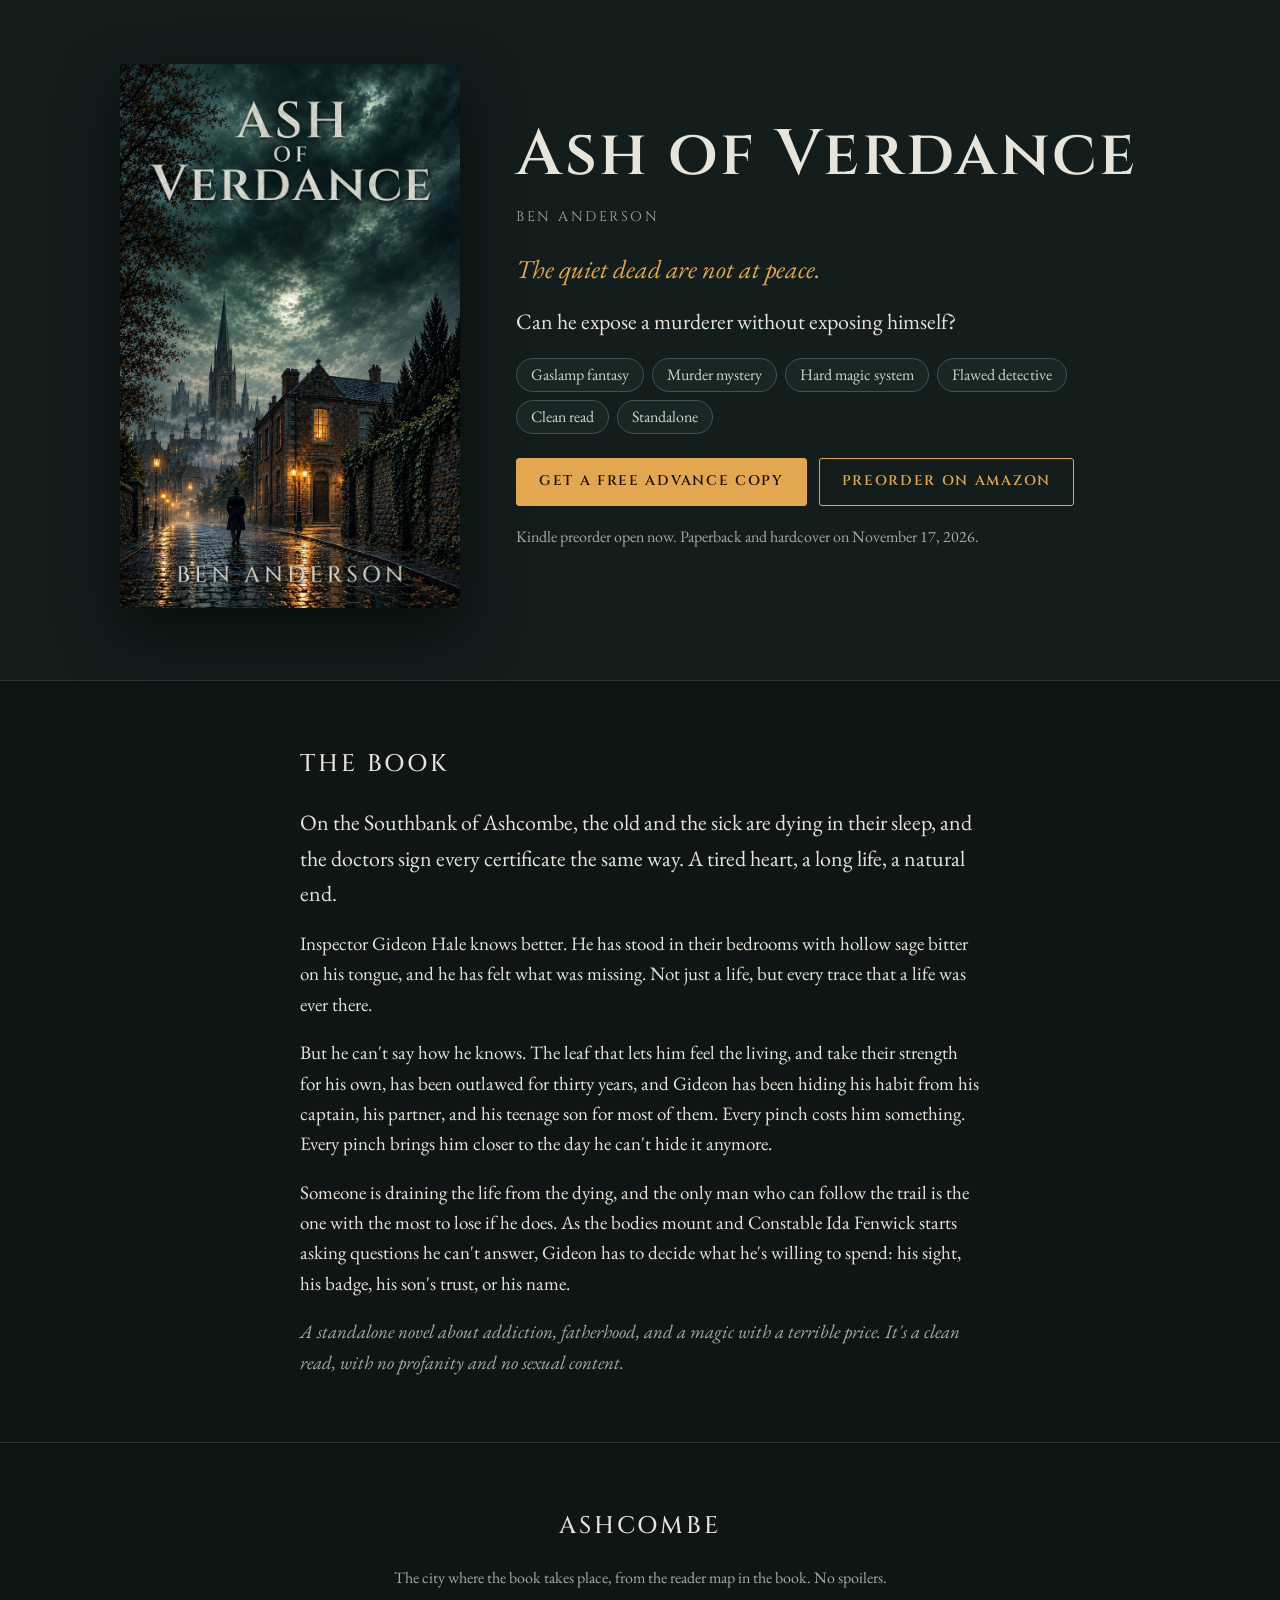
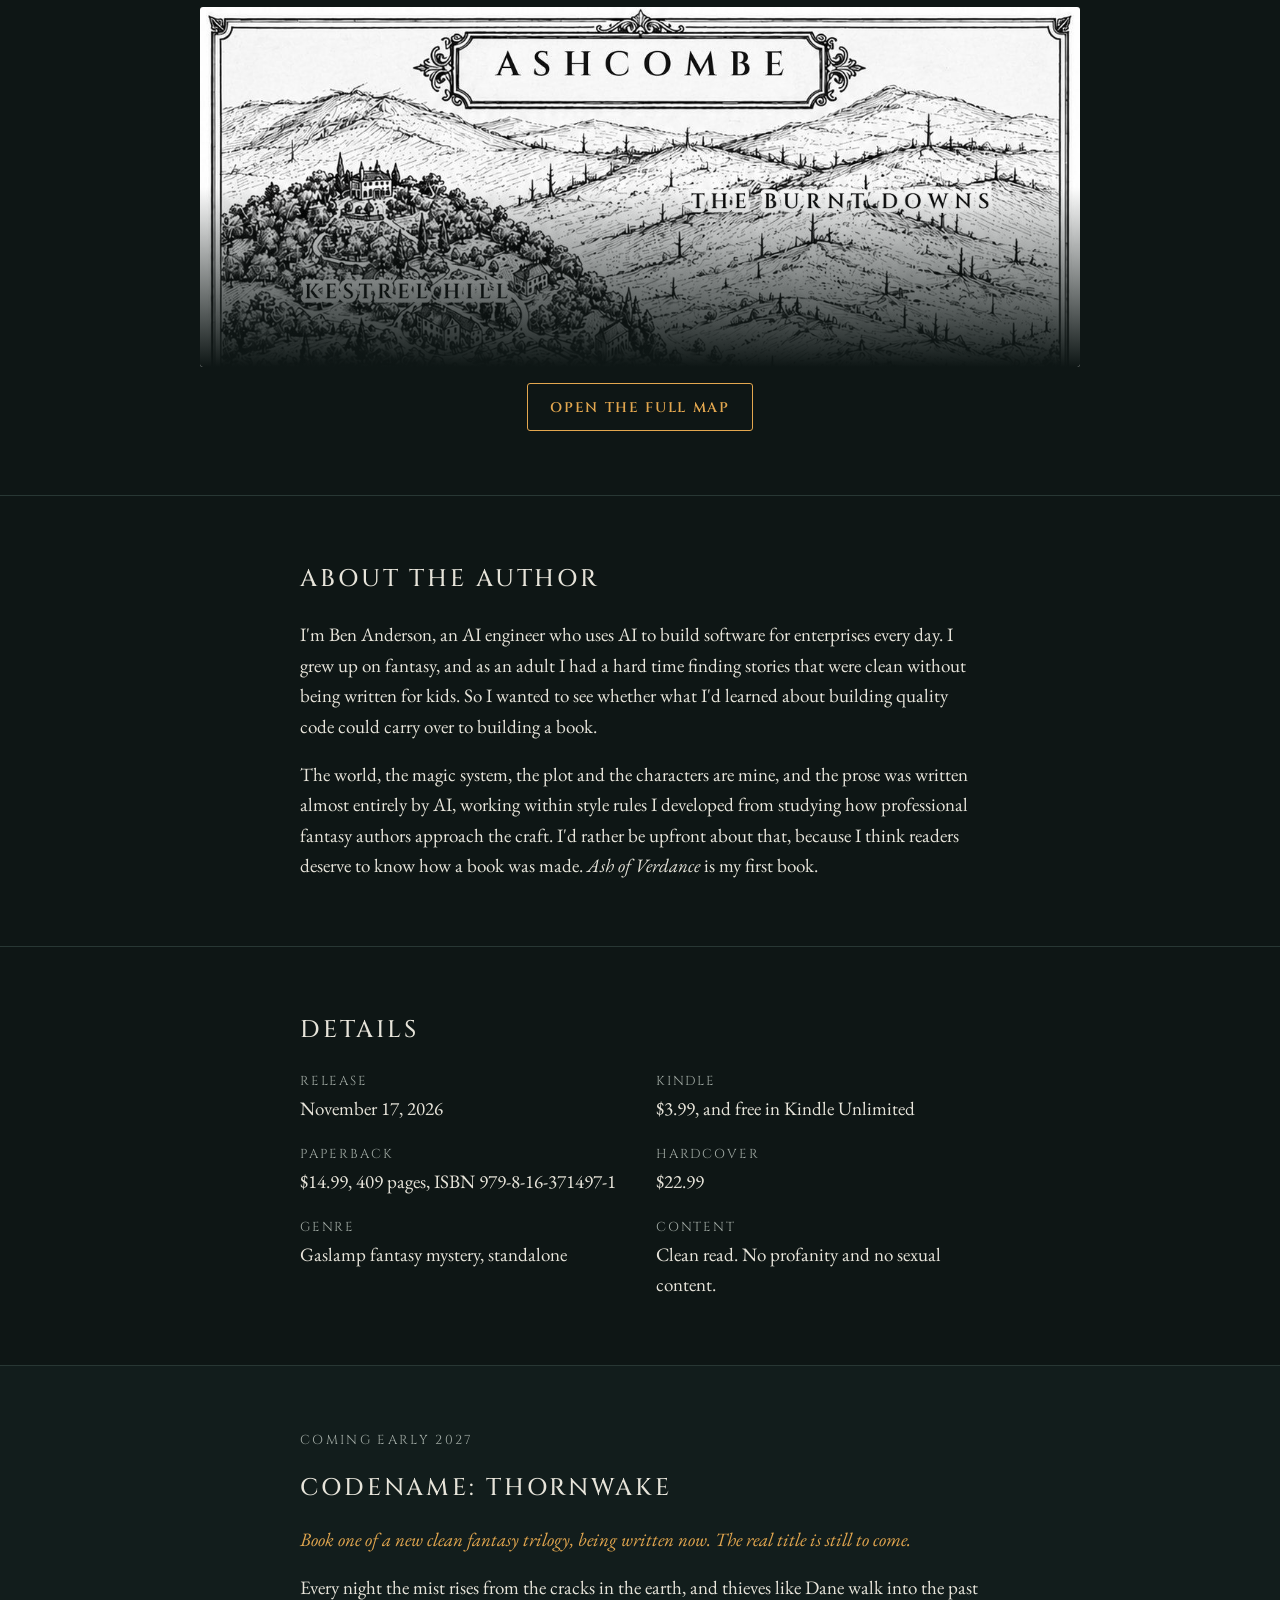
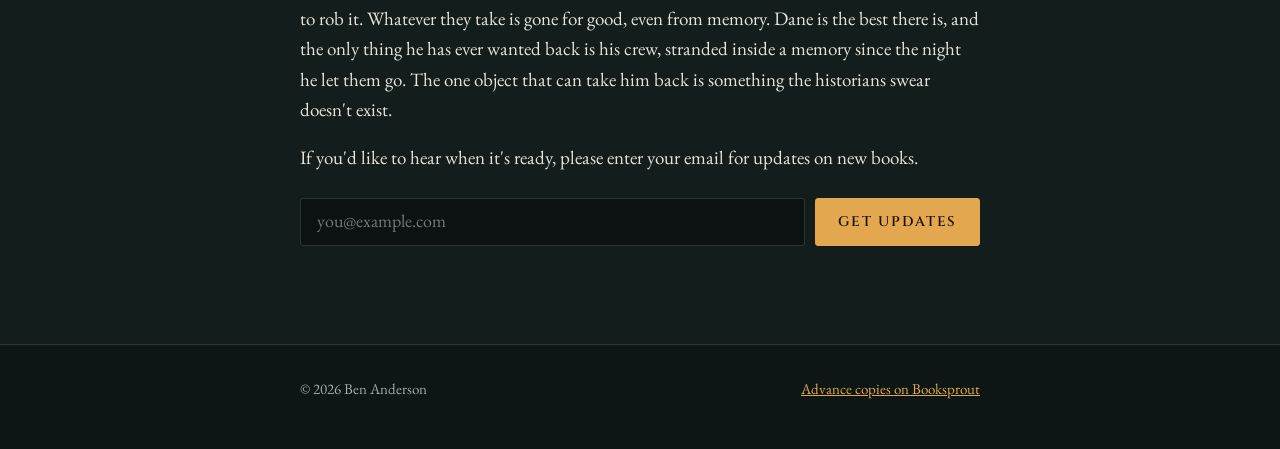
==== site/index.html @ 64955c43 "Say updates on new books, not the next book Readers took 'the next book' to mean a sequel to Ash of " ====
<!doctype html>
<html lang="en">
<head>
<meta charset="utf-8">
<meta name="viewport" content="width=device-width, initial-scale=1">
<title>Ash of Verdance by Ben Anderson</title>
<meta name="description" content="Ash of Verdance, a clean gaslamp fantasy mystery by Ben Anderson. Kindle preorder now, paperback and hardcover November 17, 2026.">
<meta property="og:title" content="Ash of Verdance by Ben Anderson">
<meta property="og:description" content="The quiet dead are not at peace. A clean gaslamp fantasy mystery.">
<meta property="og:image" content="cover.jpg">
<link rel="icon" href="cover.jpg">
<link rel="preconnect" href="https://fonts.googleapis.com">
<link rel="preconnect" href="https://fonts.gstatic.com" crossorigin>
<link rel="stylesheet" href="https://fonts.googleapis.com/css2?family=Cinzel:wght@500;600&family=EB+Garamond:ital,wght@0,400;0,500;1,400&display=swap">
<style>
:root{--night:#0e1615;--hero:#121d1c;--line:#283734;--fg:#e7e4da;--muted:#a2aba5;--lamp:#e3a74f;--lamp-hi:#f0bb68;--ink:#1a1206;--pill:#182624;--pill-line:#3d5550;--pill-fg:#c9d6cd;
--display:"Cinzel",Georgia,serif;--body:"EB Garamond",Garamond,Georgia,serif;color-scheme:dark}
*{box-sizing:border-box}
body{margin:0;background:var(--night);color:var(--fg);font-family:var(--body);font-size:19px;line-height:1.6}
a{color:var(--lamp)}a:hover{color:var(--lamp-hi)}
.wrap{padding-left:max(24px,env(safe-area-inset-left));padding-right:max(24px,env(safe-area-inset-right))}
header{background:var(--hero);border-bottom:1px solid var(--line);padding-block:64px 72px}
.hero{max-width:1040px;margin:0 auto;display:flex;flex-wrap:wrap;gap:56px;align-items:center;justify-content:center}
.cover{flex:0 1 340px;width:340px;max-width:100%;height:auto;aspect-ratio:5/8;object-fit:cover;border-radius:3px;box-shadow:0 24px 60px rgba(0,0,0,.55);display:block}
.pitch{flex:999 1 420px;min-width:0;display:flex;flex-direction:column;gap:18px}
h1{font-family:var(--display);font-weight:600;font-size:clamp(40px,6vw,64px);line-height:1.02;letter-spacing:.04em;margin:0}
.by{font-family:var(--display);font-size:14px;letter-spacing:.18em;text-transform:uppercase;color:var(--muted);margin:0}
.hook{font-style:italic;font-size:26px;line-height:1.3;color:var(--lamp);margin:6px 0 0}
.q{margin:0;font-size:22px}
.pills{list-style:none;margin:0;padding:0;display:flex;flex-wrap:wrap;gap:8px}
.pills li{padding:4px 14px;border-radius:999px;border:1px solid var(--pill-line);background:var(--pill);color:var(--pill-fg);font-size:16px;line-height:1.5}
.ctas{display:flex;flex-wrap:wrap;gap:12px;margin-top:6px}
.btn{display:inline-flex;align-items:center;justify-content:center;min-height:48px;padding:0 22px;border-radius:3px;font-family:var(--display);font-size:14px;font-weight:600;letter-spacing:.12em;text-transform:uppercase;text-decoration:none;cursor:pointer;background:transparent;border:1px solid var(--lamp);color:var(--lamp)}
.btn.primary{background:var(--lamp);color:var(--ink)}
.btn.primary:hover{background:var(--lamp-hi);color:var(--ink)}
.btn:focus-visible{outline:2px solid var(--fg);outline-offset:3px}
.avail{font-size:16px;color:var(--muted);margin:0}
section{padding-block:64px;border-bottom:1px solid var(--line)}
section:last-of-type{border-bottom:0}
.col{max-width:680px;margin:0 auto;display:flex;flex-direction:column;gap:18px}
.col.wide{max-width:880px;gap:16px}
h2{font-family:var(--display);font-weight:500;font-size:24px;letter-spacing:.12em;text-transform:uppercase;margin:0 0 4px}
section p{margin:0}
.lead{font-size:22px}
.note,.caption{color:var(--muted)}
.note{font-style:italic}
.center{text-align:center}
.caption{font-size:16px}
.map{position:relative;overflow:hidden;border-radius:3px;max-height:360px}
.map.open{max-height:none}
.map img{width:100%;height:auto;display:block}
.map::after{content:"";position:absolute;left:0;right:0;bottom:0;height:180px;background:linear-gradient(to bottom,rgba(14,22,21,0),var(--night));pointer-events:none}
.map.open::after{display:none}
.details{display:grid;grid-template-columns:repeat(2,minmax(0,1fr));gap:20px 32px}
.details div{display:flex;flex-direction:column;gap:2px}
.details span:first-child{font-family:var(--display);font-size:13px;letter-spacing:.14em;text-transform:uppercase;color:var(--muted)}
.next{background:var(--hero)}
.next .label{font-family:var(--display);font-size:13px;letter-spacing:.18em;text-transform:uppercase;color:var(--muted);margin:0}
.next h2{margin:0}
.next .status{font-style:italic;color:var(--lamp);margin:0}
.signup{display:flex;flex-wrap:wrap;gap:10px;margin-top:6px}
.signup input{flex:1 1 240px;min-width:0;min-height:48px;padding:0 16px;font:inherit;font-size:18px;color:var(--fg);background:#0b1211;border:1px solid var(--line);border-radius:3px}
.signup input:focus{outline:2px solid var(--lamp);outline-offset:1px;border-color:transparent}
.signup-msg{font-size:16px;color:var(--muted);margin:0;min-height:1em}
footer{border-top:1px solid var(--line);padding-block:32px 48px;color:var(--muted);font-size:15px}
footer .col{flex-direction:row;flex-wrap:wrap;gap:8px 24px;justify-content:space-between}
@media (max-width:640px){header{padding-block:40px 56px}.cover{width:260px}.details{grid-template-columns:1fr}}
</style>
</head>
<body>

<header class="wrap">
<div class="hero">
<img class="cover" src="cover.jpg" width="800" height="1280" alt="Cover of Ash of Verdance by Ben Anderson. A man in a long coat walks a wet, gaslit street toward a cathedral spire under a storm-green sky.">
<div class="pitch">
<h1>Ash of Verdance</h1>
<p class="by">Ben Anderson</p>
<p class="hook">The quiet dead are not at peace.</p>
<p class="q">Can he expose a murderer without exposing himself?</p>
<ul class="pills" aria-label="What kind of story this is">
<li>Gaslamp fantasy</li><li>Murder mystery</li><li>Hard magic system</li><li>Flawed detective</li><li>Clean read</li><li>Standalone</li>
</ul>
<div class="ctas">
<a class="btn primary" data-track="ARC click" href="https://booksprout.co/reviewer/review-copy/view/330246/ash-of-verdance">Get a free advance copy</a>
<a class="btn" data-track="Amazon click" href="https://www.amazon.com/dp/B0HNTT3ZSR">Preorder on Amazon</a>
</div>
<p class="avail">Kindle preorder open now. Paperback and hardcover on November 17, 2026.</p>
</div>
</div>
</header>

<main>
<section class="wrap">
<div class="col">
<h2>The book</h2>
<p class="lead">On the Southbank of Ashcombe, the old and the sick are dying in their sleep, and the doctors sign every certificate the same way. A tired heart, a long life, a natural end.</p>
<p>Inspector Gideon Hale knows better. He has stood in their bedrooms with hollow sage bitter on his tongue, and he has felt what was missing. Not just a life, but every trace that a life was ever there.</p>
<p>But he can't say how he knows. The leaf that lets him feel the living, and take their strength for his own, has been outlawed for thirty years, and Gideon has been hiding his habit from his captain, his partner, and his teenage son for most of them. Every pinch costs him something. Every pinch brings him closer to the day he can't hide it anymore.</p>
<p>Someone is draining the life from the dying, and the only man who can follow the trail is the one with the most to lose if he does. As the bodies mount and Constable Ida Fenwick starts asking questions he can't answer, Gideon has to decide what he's willing to spend: his sight, his badge, his son's trust, or his name.</p>
<p class="note">A standalone novel about addiction, fatherhood, and a magic with a terrible price. It's a clean read, with no profanity and no sexual content.</p>
</div>
</section>

<section class="wrap">
<div class="col wide">
<h2 class="center">Ashcombe</h2>
<p class="caption center">The city where the book takes place, from the reader map in the book. No spoilers.</p>
<div class="map" id="map">
<img src="map.jpg" width="1200" height="1800" loading="lazy" alt="Illustrated map of the city of Ashcombe: Kestrel Hill and the Burnt Downs to the north, the Northbank and cathedral, the River Wend crossed by Brassgate Bridge, and the Southbank with the Lowmarket, the Docks, Tallow Cut and Holloway Churchyard.">
</div>
<div class="center"><button class="btn" type="button" id="mapbtn" aria-controls="map" aria-expanded="false">Open the full map</button></div>
</div>
</section>

<section class="wrap">
<div class="col">
<h2>About the author</h2>
<p>I'm Ben Anderson, an AI engineer who uses AI to build software for enterprises every day. I grew up on fantasy, and as an adult I had a hard time finding stories that were clean without being written for kids. So I wanted to see whether what I'd learned about building quality code could carry over to building a book.</p>
<p>The world, the magic system, the plot and the characters are mine, and the prose was written almost entirely by AI, working within style rules I developed from studying how professional fantasy authors approach the craft. I'd rather be upfront about that, because I think readers deserve to know how a book was made. <em>Ash of Verdance</em> is my first book.</p>
</div>
</section>

<section class="wrap">
<div class="col">
<h2>Details</h2>
<div class="details">
<div><span>Release</span><span>November 17, 2026</span></div>
<div><span>Kindle</span><span>$3.99, and free in Kindle Unlimited</span></div>
<div><span>Paperback</span><span>$14.99, 409 pages, ISBN 979-8-16-371497-1</span></div>
<div><span>Hardcover</span><span>$22.99</span></div>
<div><span>Genre</span><span>Gaslamp fantasy mystery, standalone</span></div>
<div><span>Content</span><span>Clean read. No profanity and no sexual content.</span></div>
</div>
</div>
</section>
<section class="wrap next" id="next">
<div class="col">
<p class="label">Coming early 2027</p>
<h2>Codename: Thornwake</h2>
<p class="status">Book one of a new clean fantasy trilogy, being written now. The real title is still to come.</p>
<p>Every night the mist rises from the cracks in the earth, and thieves like Dane walk into the past to rob it. Whatever they take is gone for good, even from memory. Dane is the best there is, and the only thing he has ever wanted back is his crew, stranded inside a memory since the night he let them go. The one object that can take him back is something the historians swear doesn't exist.</p>
<p>If you'd like to hear when it's ready, please enter your email for updates on new books.</p>
<form class="signup" id="nextsignup" novalidate>
<input id="nextemail" type="email" autocomplete="email" inputmode="email" placeholder="you@example.com" aria-label="Email address" required>
<button class="btn primary" type="submit" id="nextgo">Get updates</button>
</form>
<p class="signup-msg" id="nextmsg" role="status"></p>
</div>
</section>
</main>

<footer class="wrap">
<div class="col">
<span>&copy; 2026 Ben Anderson</span>
<a data-track="ARC click" data-place="footer" href="https://booksprout.co/reviewer/review-copy/view/330246/ash-of-verdance">Advance copies on Booksprout</a>
</div>
</footer>

<script>
window.va = window.va || function () { (window.vaq = window.vaq || []).push(arguments); };
</script>
<script defer src="/_vercel/insights/script.js"></script>
<script defer src="/_vercel/analytics/script.js"></script>
<script>
(function(){var m=document.getElementById('map'),b=document.getElementById('mapbtn');
b.addEventListener('click',function(){var o=m.classList.toggle('open');b.setAttribute('aria-expanded',String(o));b.textContent=o?'Close the map':'Open the full map';if(o)window.va('event',{name:'Open map'});if(!o)m.scrollIntoView({block:'nearest'});});
document.querySelectorAll('a[data-track]').forEach(function(a){a.addEventListener('click',function(){window.va('event',{name:a.getAttribute('data-track'),data:{place:a.getAttribute('data-place')||'hero'}});});});})();
(function(){var f=document.getElementById('nextsignup');if(!f)return;var e=document.getElementById('nextemail'),m=document.getElementById('nextmsg'),b=document.getElementById('nextgo');
f.addEventListener('submit',function(ev){ev.preventDefault();var v=e.value.trim();if(!/^[^\s@]+@[^\s@]+\.[^\s@]+$/.test(v)){m.textContent='Please enter a valid email address.';e.focus();return;}
b.disabled=true;var fd=new FormData();fd.append('fields[email]',v);fd.append('ml-submit','1');fd.append('anticsrf','true');
var done=false;function fin(){if(done)return;done=true;window.va('event',{name:'Next book signup'});f.hidden=true;m.textContent="Thanks! Check your inbox for a confirmation email. While you wait, Just a Sergeant, a short story about Mags, is free to read at benandersonbooks.com/mags.";}
fetch('https://assets.mailerlite.com/jsonp/2762388/forms/203033215632410455/subscribe',{method:'POST',body:fd,mode:'no-cors'}).then(fin,fin);setTimeout(fin,4000);});})();
</script>
</body>
</html>
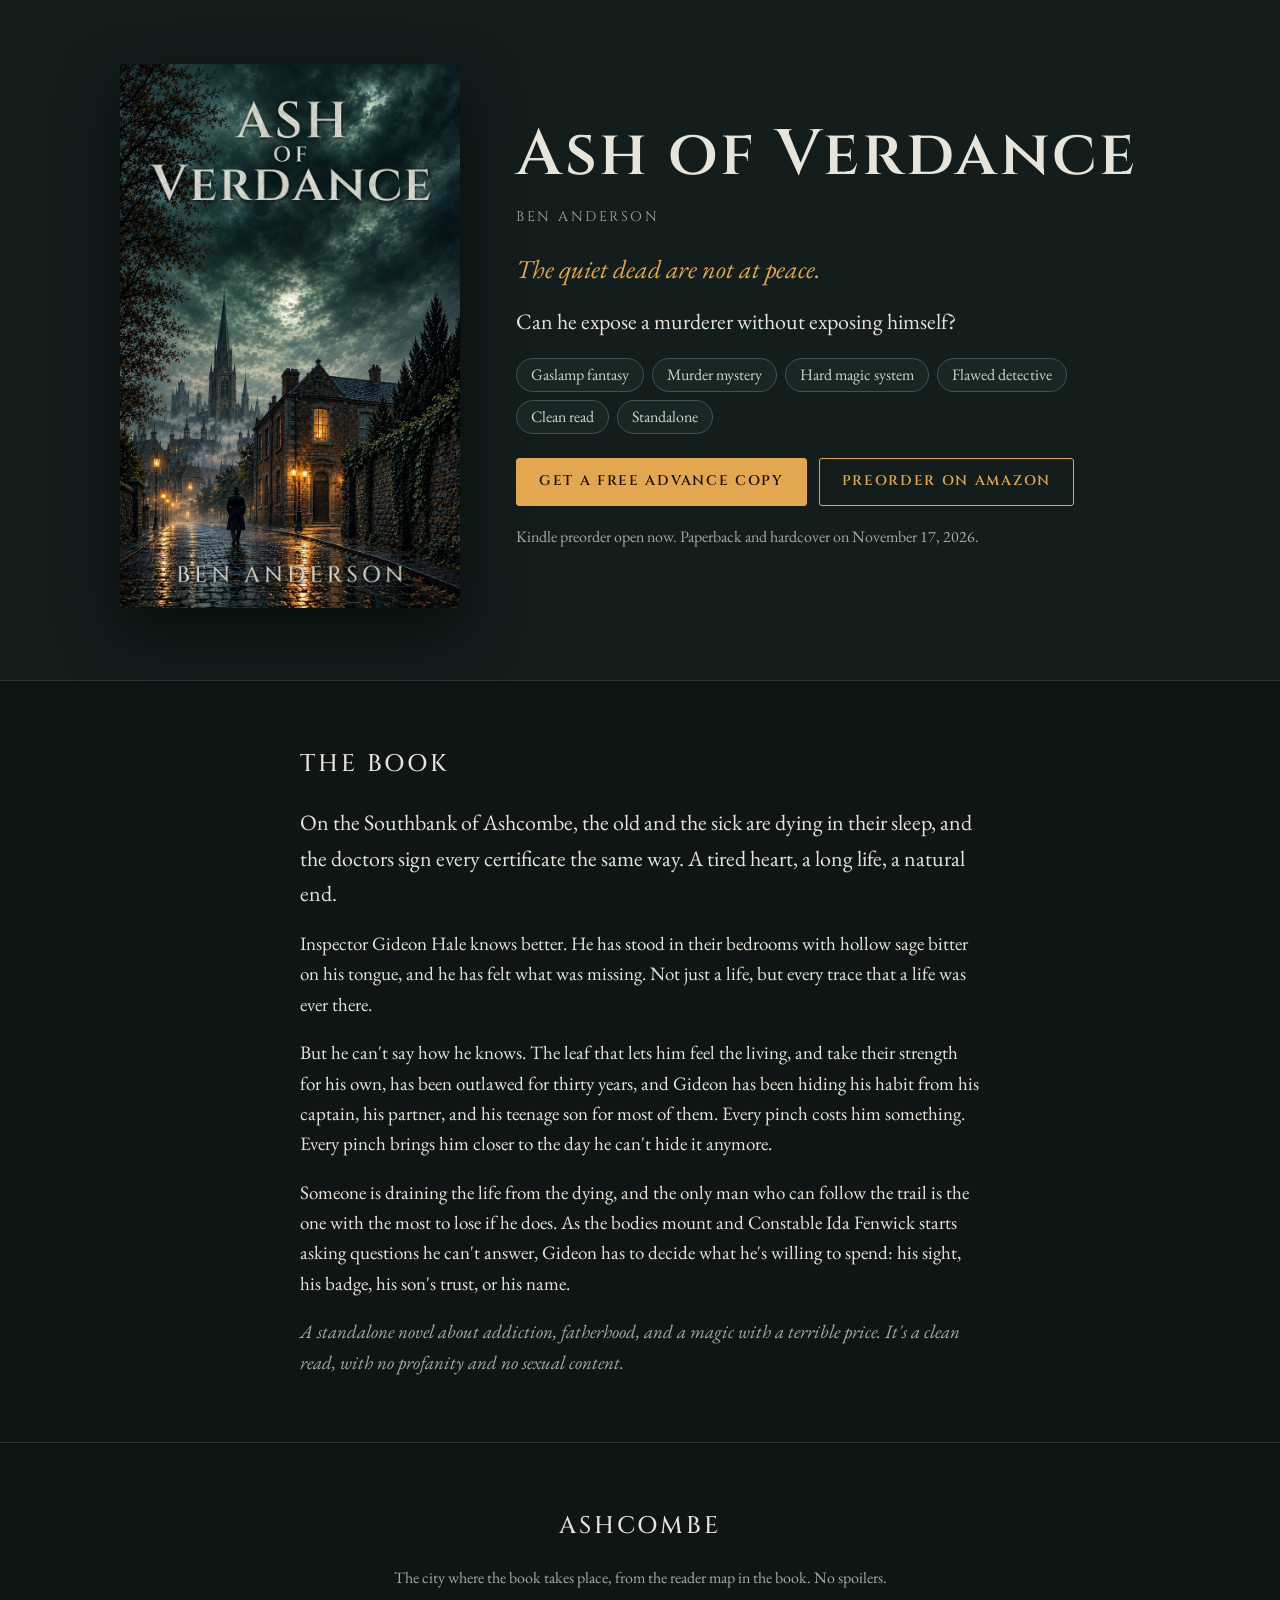
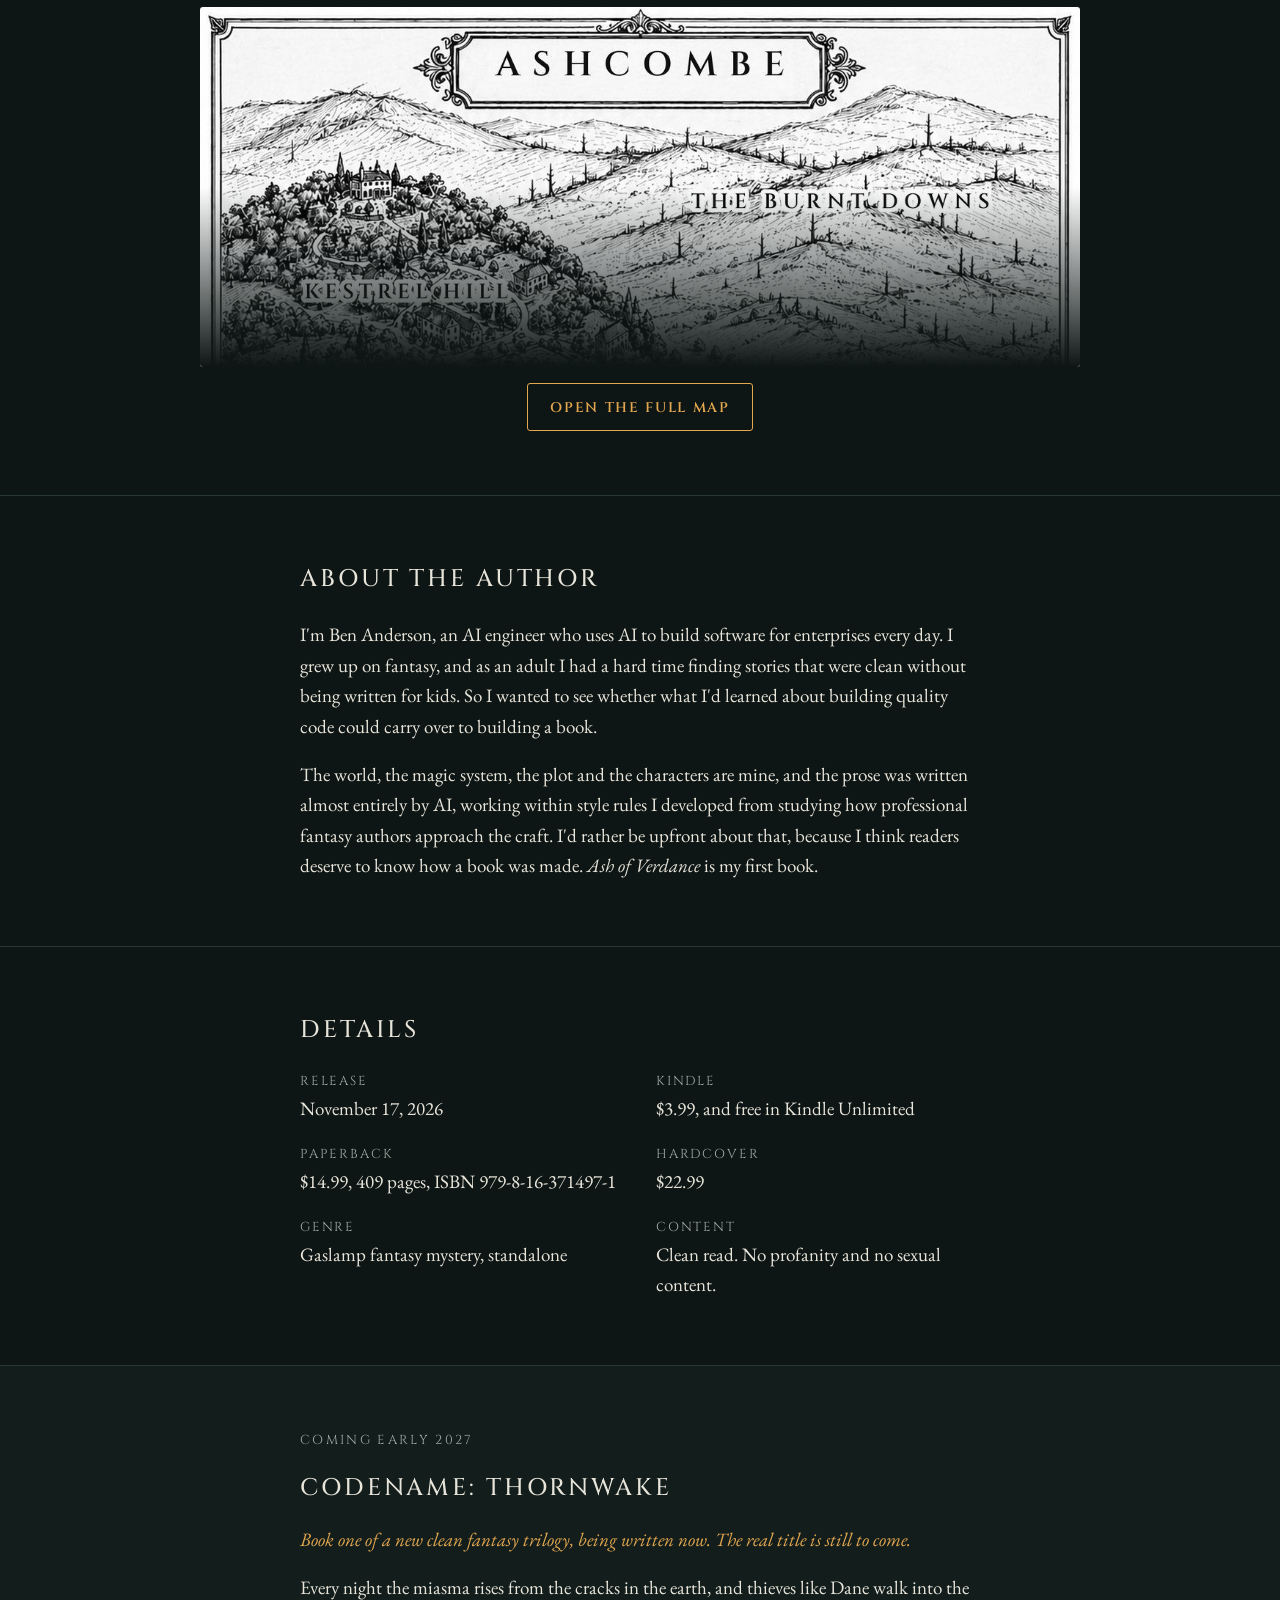
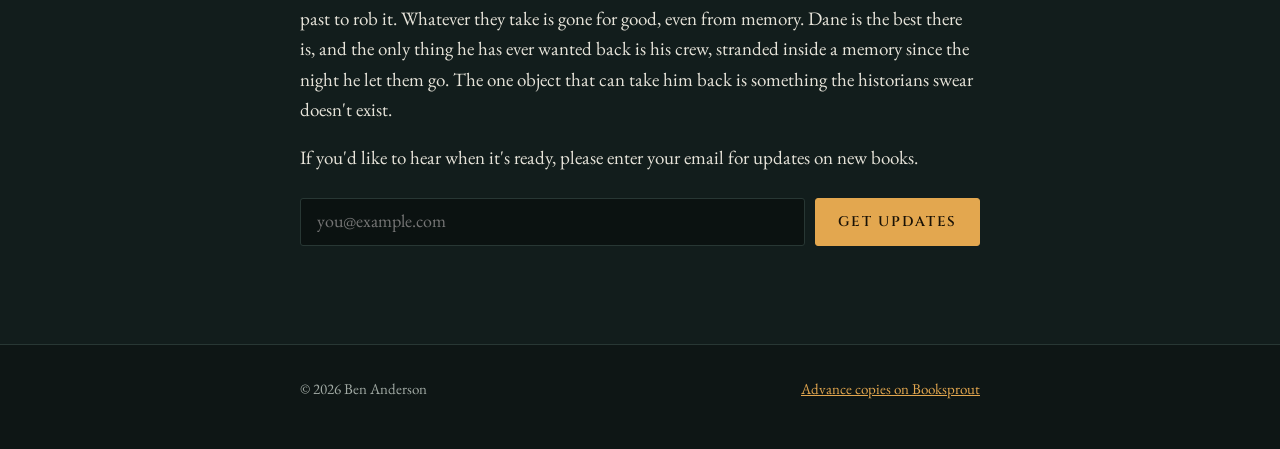
==== commit da97a9f4: "Call it the miasma in the Thornwake pitch Co-Authored-By: Claude Opus 5.5 <noreply@anthropic.com> Cl" ====
--- a/site/index.html
+++ b/site/index.html
@@ -138,7 +138,7 @@
 <p class="label">Coming early 2027</p>
 <h2>Codename: Thornwake</h2>
 <p class="status">Book one of a new clean fantasy trilogy, being written now. The real title is still to come.</p>
-<p>Every night the mist rises from the cracks in the earth, and thieves like Dane walk into the past to rob it. Whatever they take is gone for good, even from memory. Dane is the best there is, and the only thing he has ever wanted back is his crew, stranded inside a memory since the night he let them go. The one object that can take him back is something the historians swear doesn't exist.</p>
+<p>Every night the miasma rises from the cracks in the earth, and thieves like Dane walk into the past to rob it. Whatever they take is gone for good, even from memory. Dane is the best there is, and the only thing he has ever wanted back is his crew, stranded inside a memory since the night he let them go. The one object that can take him back is something the historians swear doesn't exist.</p>
 <p>If you'd like to hear when it's ready, please enter your email for updates on new books.</p>
 <form class="signup" id="nextsignup" novalidate>
 <input id="nextemail" type="email" autocomplete="email" inputmode="email" placeholder="you@example.com" aria-label="Email address" required>
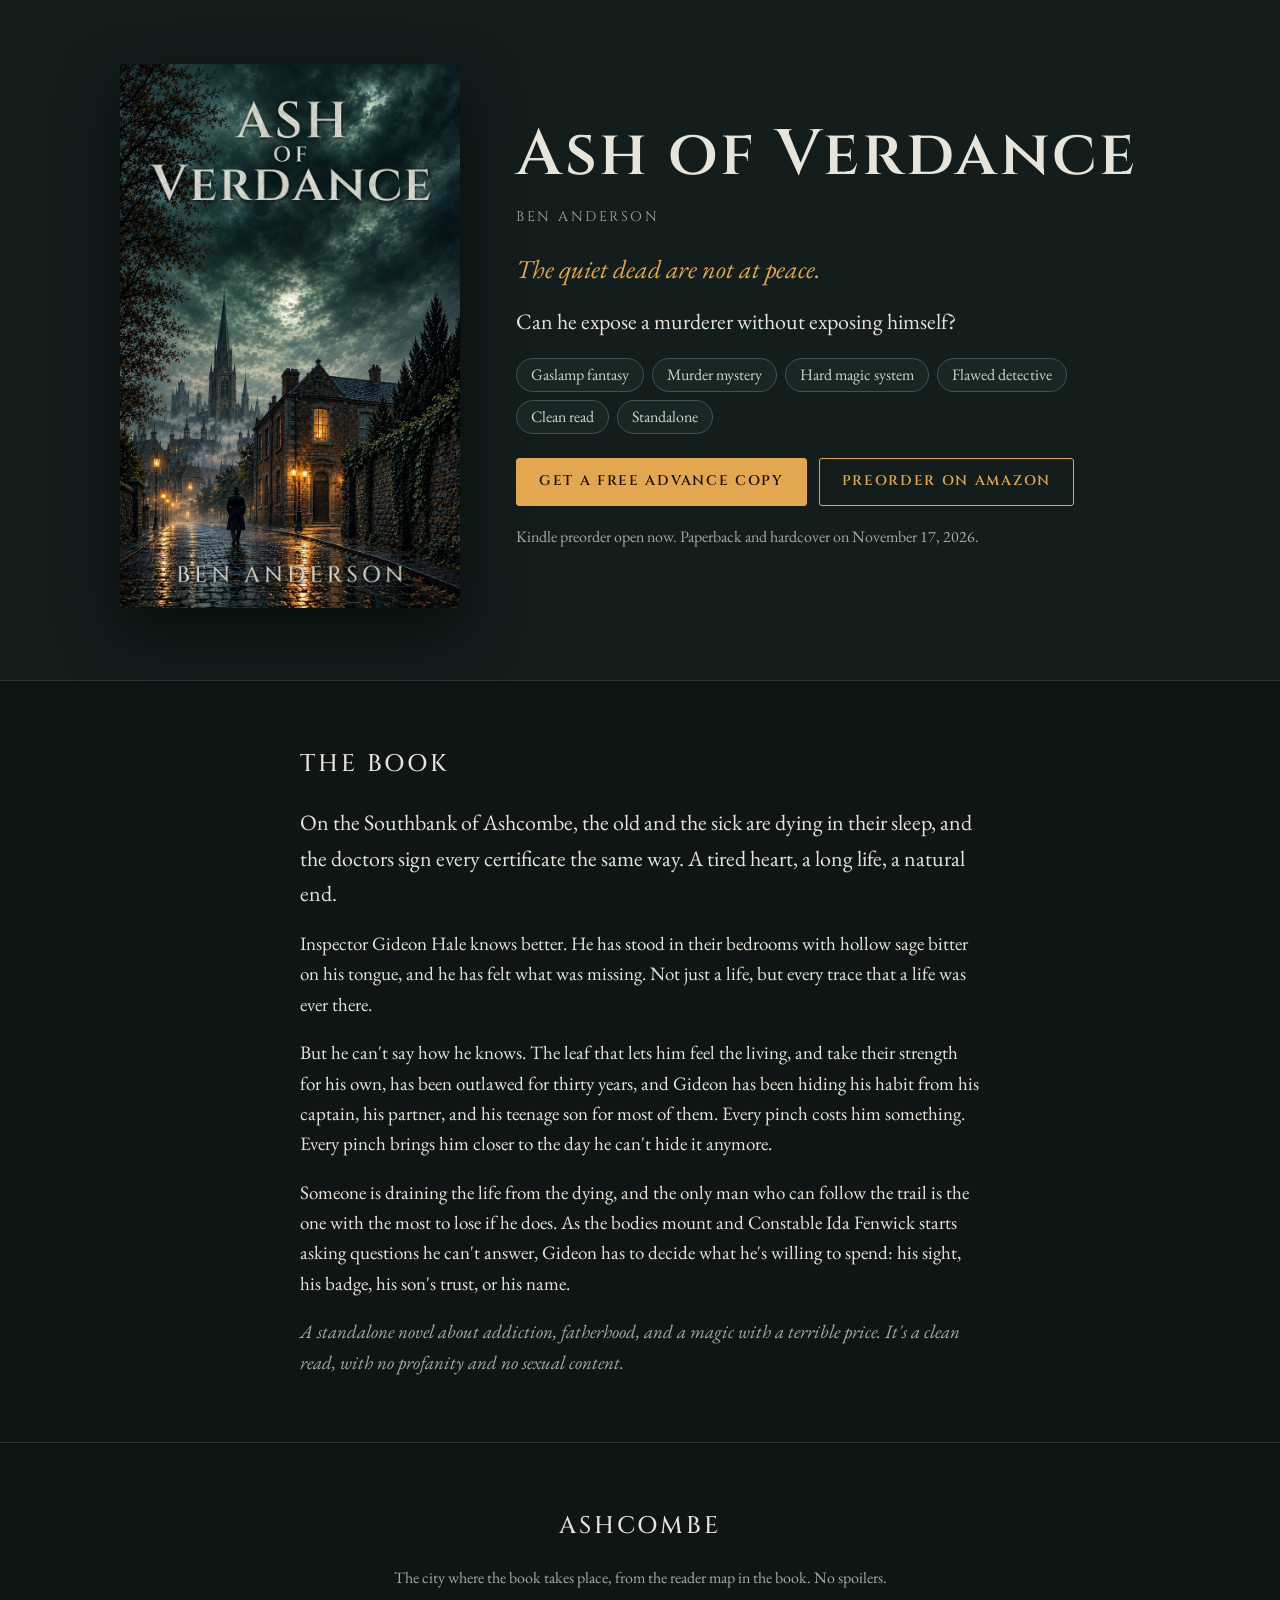
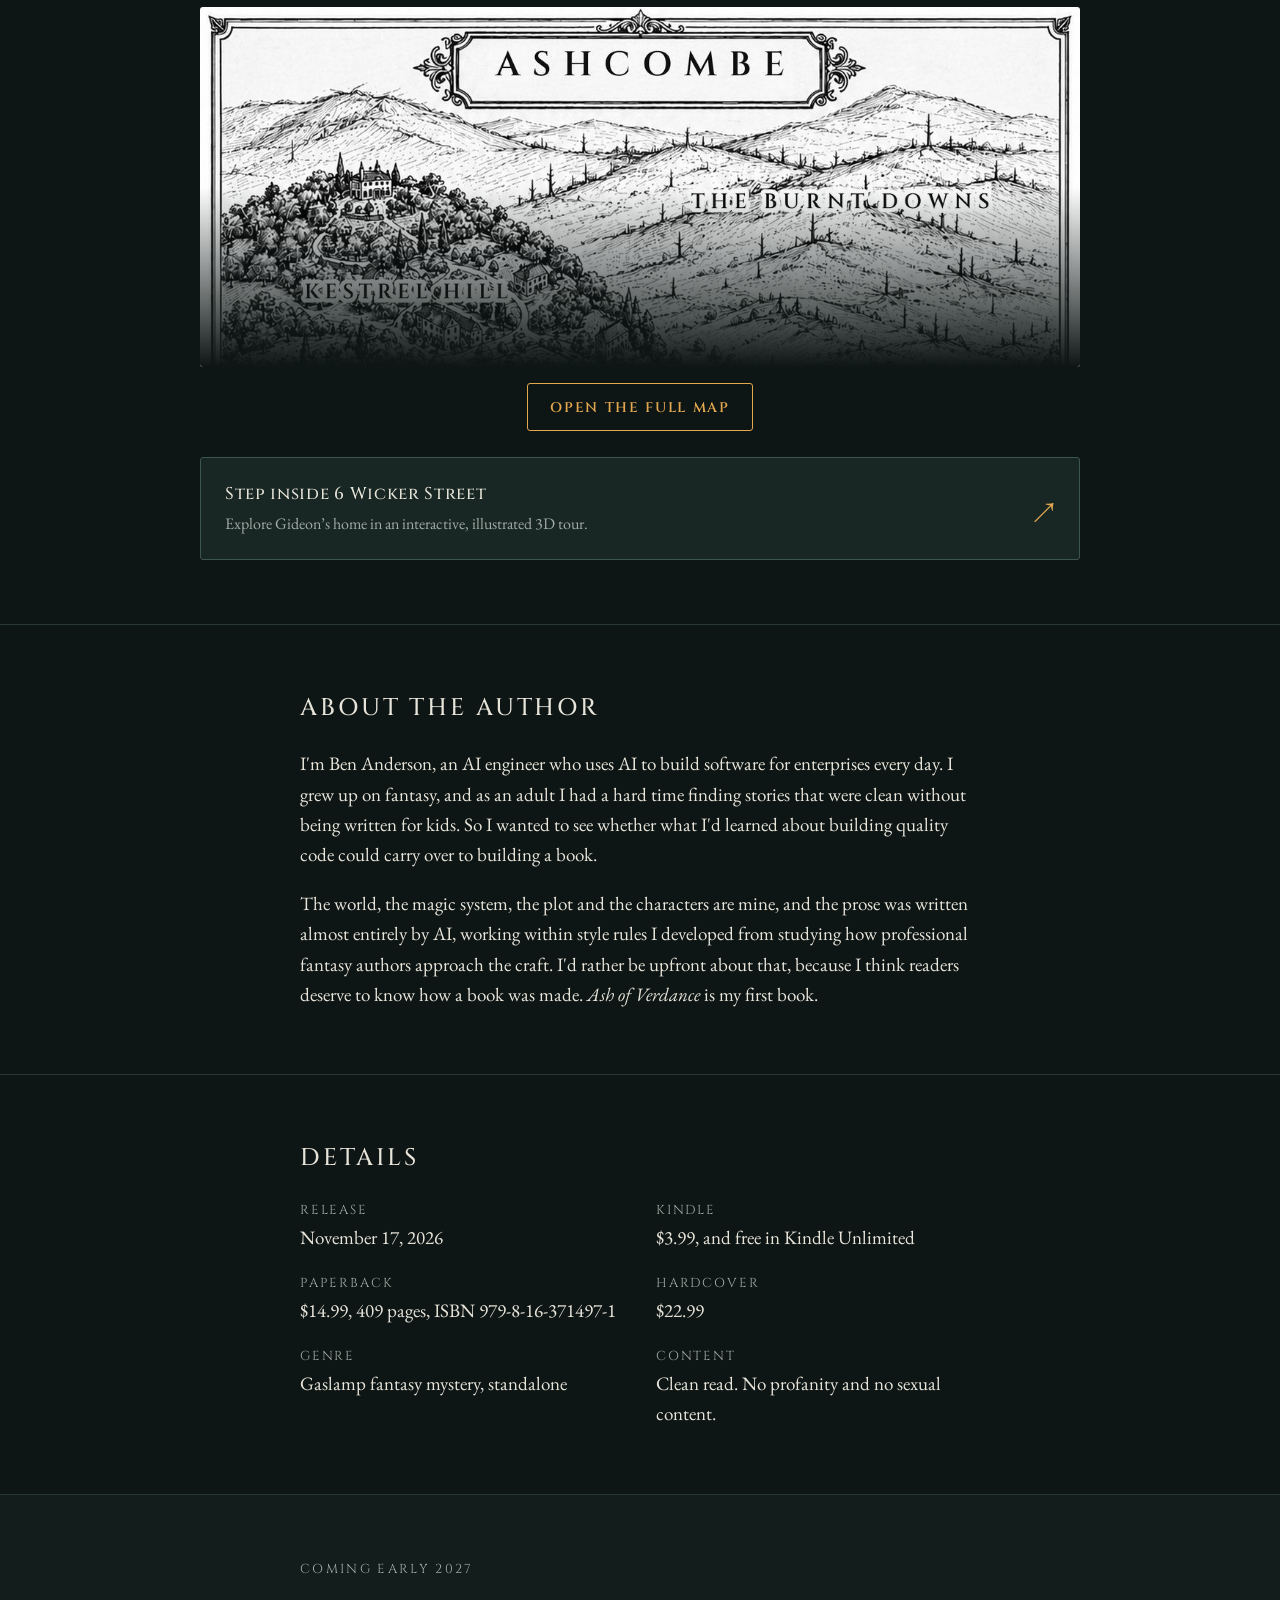
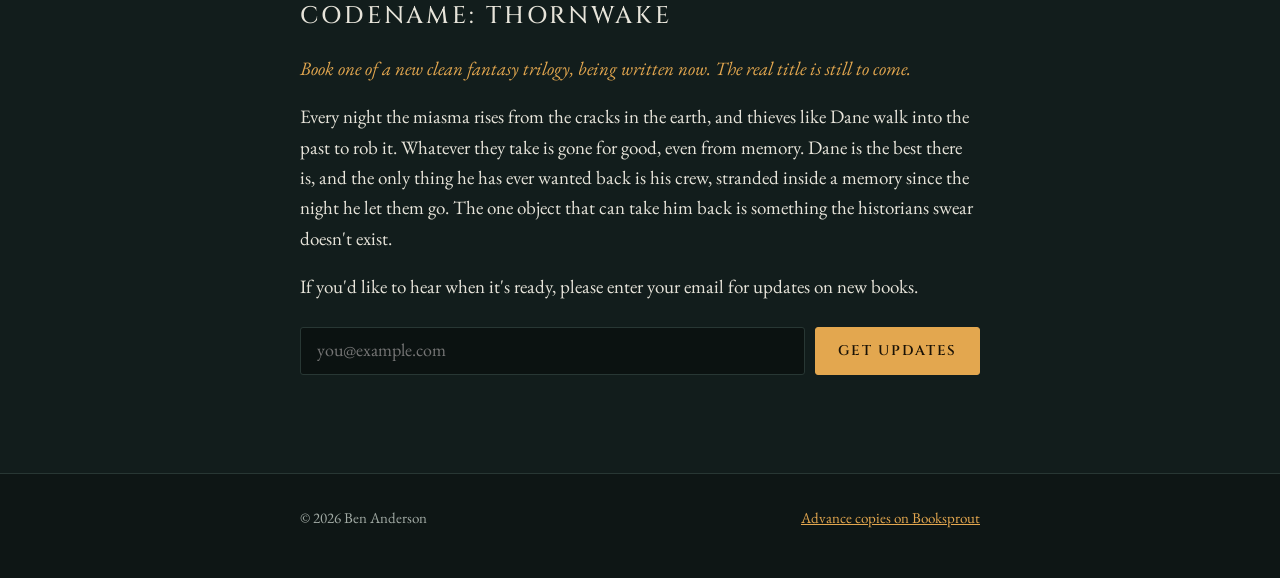
==== commit 25c8fab5: "Add illustrated, connected Hale house tour" ====
--- a/site/index.html
+++ b/site/index.html
@@ -51,6 +51,11 @@
 .map img{width:100%;height:auto;display:block}
 .map::after{content:"";position:absolute;left:0;right:0;bottom:0;height:180px;background:linear-gradient(to bottom,rgba(14,22,21,0),var(--night));pointer-events:none}
 .map.open::after{display:none}
+.tour-pin{position:absolute;left:64%;top:69%;z-index:1;transform:translate(-50%,-50%);display:flex;align-items:center;gap:7px;padding:8px 11px;background:#efe8d6;color:#302b20;border:2px solid #302b20;border-radius:3px;box-shadow:0 0 0 3px #efe8d6;font-family:var(--display);font-size:11px;text-decoration:none;white-space:nowrap}
+.tour-pin:hover{color:#302b20;background:#fff9ea}.tour-pin span:first-child{font-size:23px;line-height:1}
+.map:not(.open) .tour-pin{visibility:hidden}
+.tour-invite{display:flex;align-items:center;justify-content:space-between;gap:20px;padding:22px 24px;margin-top:10px;border:1px solid var(--pill-line);background:var(--pill);color:var(--fg);text-decoration:none;border-radius:3px}
+.tour-invite:hover{color:var(--fg);border-color:var(--lamp)}.tour-invite strong{display:block;font-family:var(--display);font-weight:500;font-size:17px;letter-spacing:.04em}.tour-invite small{display:block;font-size:16px;color:var(--muted);margin-top:4px}.tour-invite>span:last-child{font-size:27px;color:var(--lamp)}
 .details{display:grid;grid-template-columns:repeat(2,minmax(0,1fr));gap:20px 32px}
 .details div{display:flex;flex-direction:column;gap:2px}
 .details span:first-child{font-family:var(--display);font-size:13px;letter-spacing:.14em;text-transform:uppercase;color:var(--muted)}
@@ -107,8 +112,10 @@
 <p class="caption center">The city where the book takes place, from the reader map in the book. No spoilers.</p>
 <div class="map" id="map">
 <img src="map.jpg" width="1200" height="1800" loading="lazy" alt="Illustrated map of the city of Ashcombe: Kestrel Hill and the Burnt Downs to the north, the Northbank and cathedral, the River Wend crossed by Brassgate Bridge, and the Southbank with the Lowmarket, the Docks, Tallow Cut and Holloway Churchyard.">
+<a class="tour-pin" href="tour/" aria-label="Explore Gideon Hale’s home in 3D. Approximate location on Southbank."><span aria-hidden="true">⌂</span><span>6 Wicker Street ↗</span></a>
 </div>
 <div class="center"><button class="btn" type="button" id="mapbtn" aria-controls="map" aria-expanded="false">Open the full map</button></div>
+<a class="tour-invite" href="tour/"><span><strong>Step inside 6 Wicker Street</strong><small>Explore Gideon’s home in an interactive, illustrated 3D tour.</small></span><span aria-hidden="true">↗</span></a>
 </div>
 </section>
 
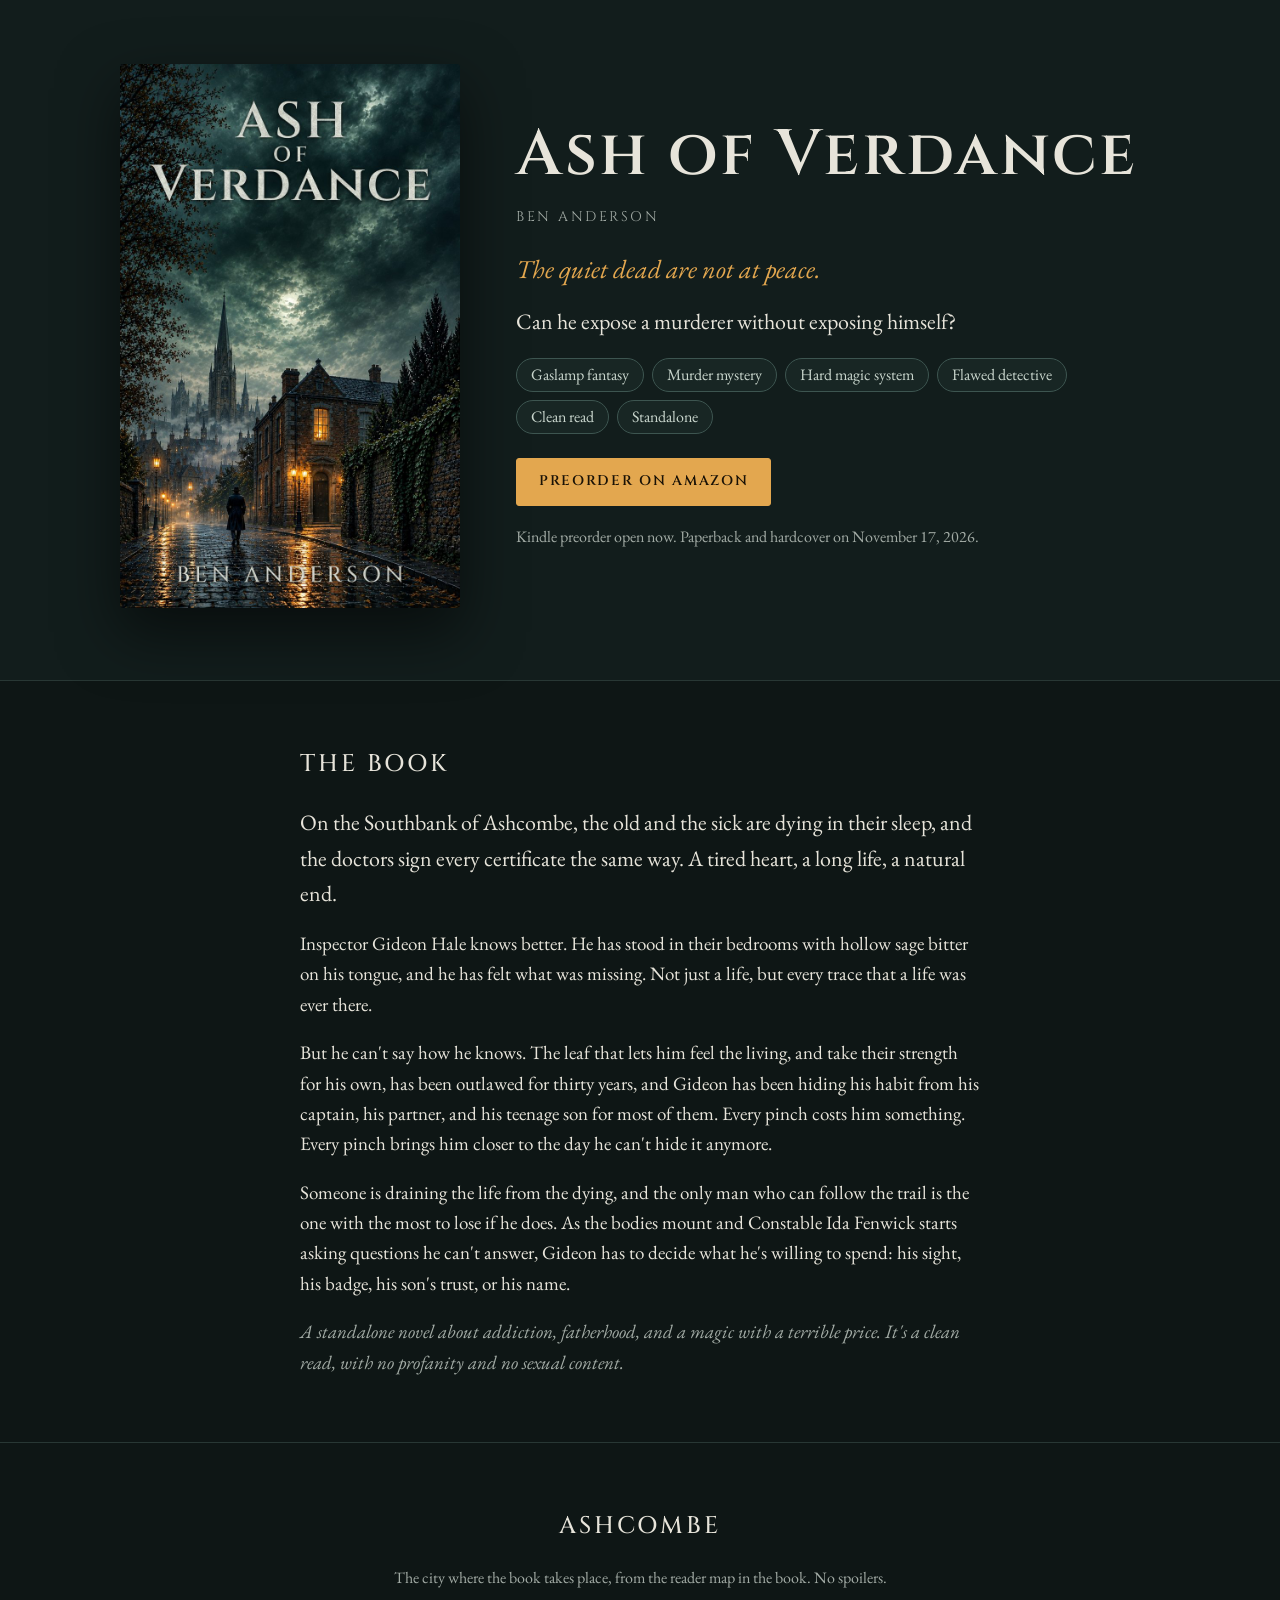
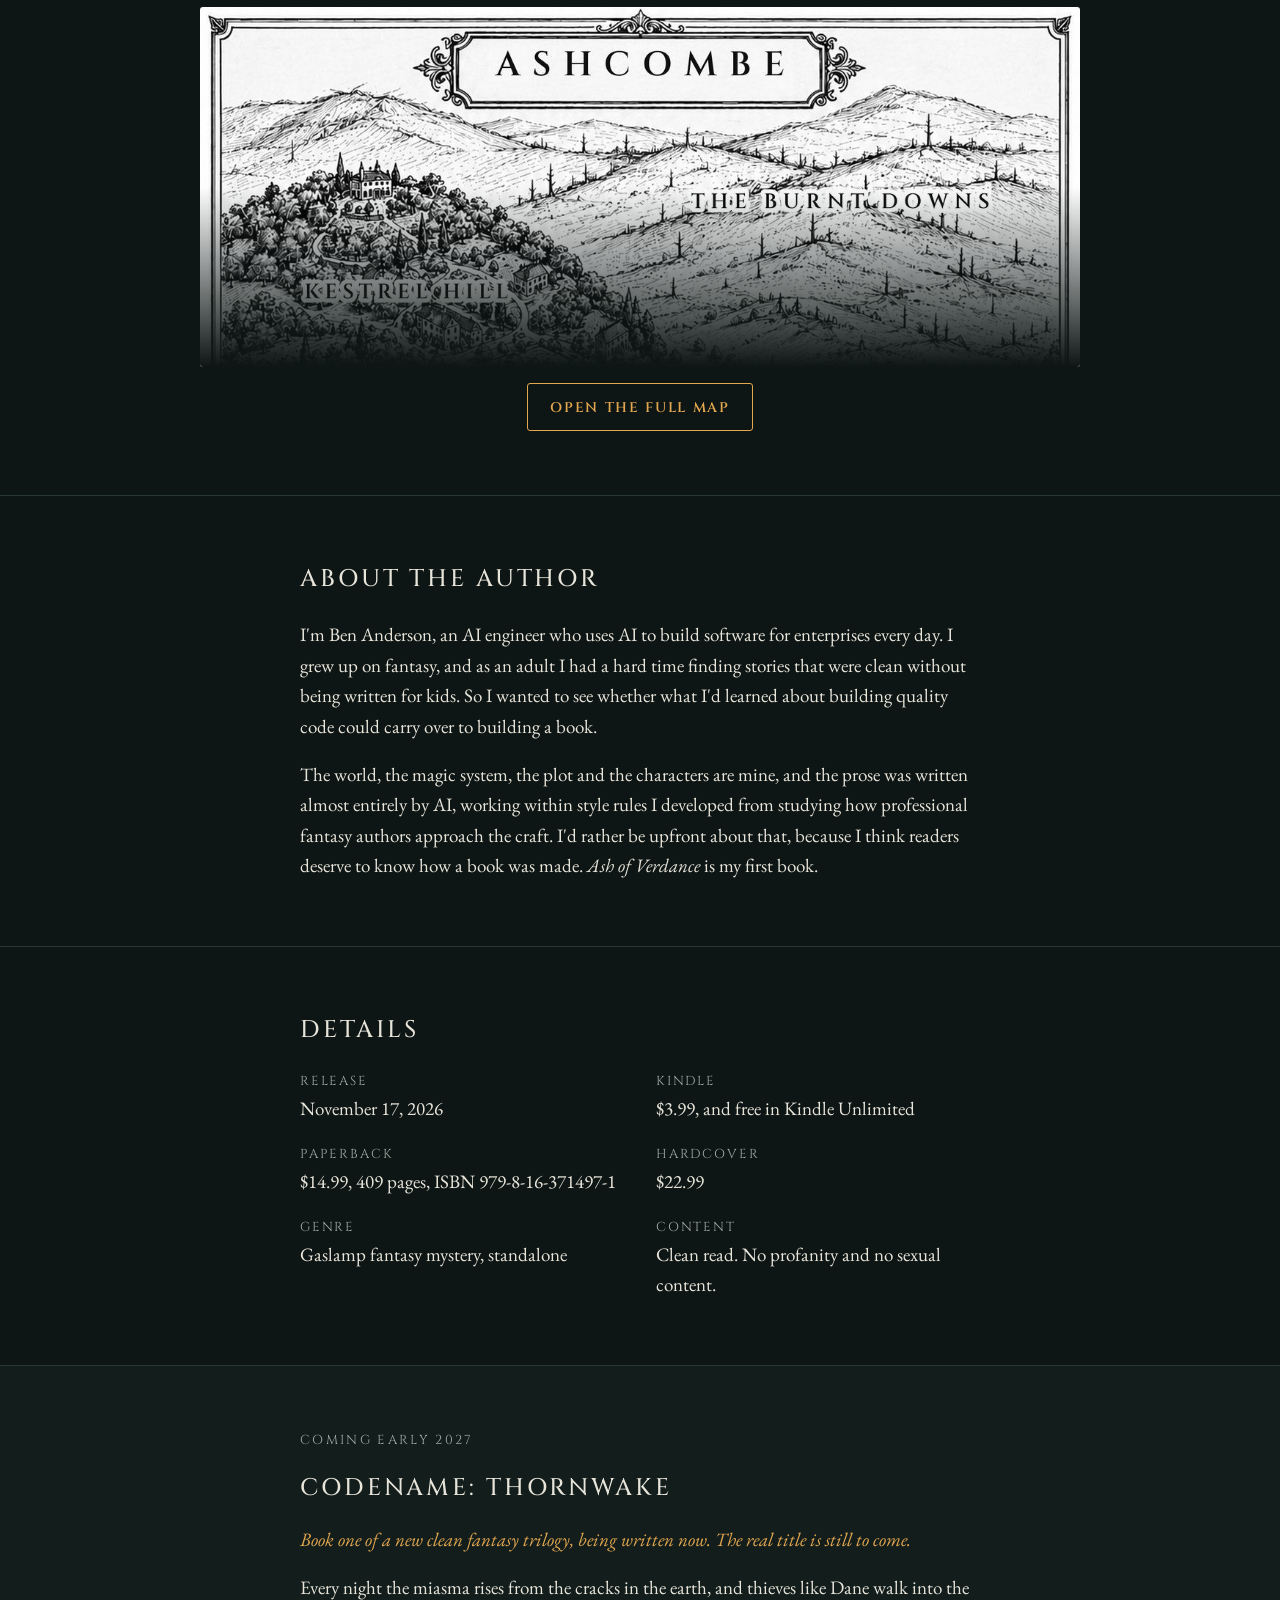
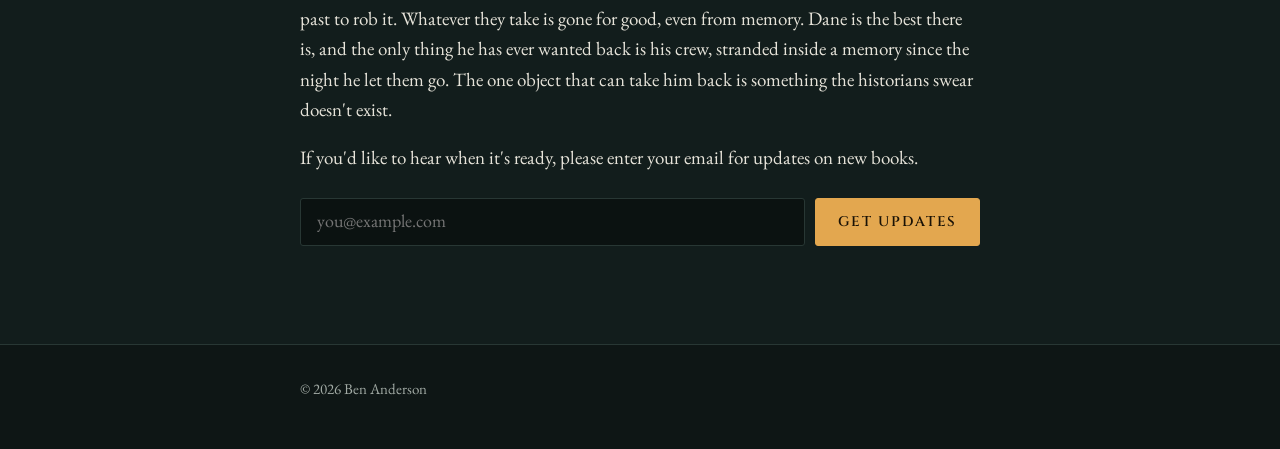
==== commit 7041da87: "Remove deprecated Booksprout links from homepage Co-Authored-By: Claude Sonnet 5.5 <noreply@anthropi" ====
--- a/site/index.html
+++ b/site/index.html
@@ -51,11 +51,6 @@
 .map img{width:100%;height:auto;display:block}
 .map::after{content:"";position:absolute;left:0;right:0;bottom:0;height:180px;background:linear-gradient(to bottom,rgba(14,22,21,0),var(--night));pointer-events:none}
 .map.open::after{display:none}
-.tour-pin{position:absolute;left:64%;top:69%;z-index:1;transform:translate(-50%,-50%);display:flex;align-items:center;gap:7px;padding:8px 11px;background:#efe8d6;color:#302b20;border:2px solid #302b20;border-radius:3px;box-shadow:0 0 0 3px #efe8d6;font-family:var(--display);font-size:11px;text-decoration:none;white-space:nowrap}
-.tour-pin:hover{color:#302b20;background:#fff9ea}.tour-pin span:first-child{font-size:23px;line-height:1}
-.map:not(.open) .tour-pin{visibility:hidden}
-.tour-invite{display:flex;align-items:center;justify-content:space-between;gap:20px;padding:22px 24px;margin-top:10px;border:1px solid var(--pill-line);background:var(--pill);color:var(--fg);text-decoration:none;border-radius:3px}
-.tour-invite:hover{color:var(--fg);border-color:var(--lamp)}.tour-invite strong{display:block;font-family:var(--display);font-weight:500;font-size:17px;letter-spacing:.04em}.tour-invite small{display:block;font-size:16px;color:var(--muted);margin-top:4px}.tour-invite>span:last-child{font-size:27px;color:var(--lamp)}
 .details{display:grid;grid-template-columns:repeat(2,minmax(0,1fr));gap:20px 32px}
 .details div{display:flex;flex-direction:column;gap:2px}
 .details span:first-child{font-family:var(--display);font-size:13px;letter-spacing:.14em;text-transform:uppercase;color:var(--muted)}
@@ -86,8 +81,7 @@
 <li>Gaslamp fantasy</li><li>Murder mystery</li><li>Hard magic system</li><li>Flawed detective</li><li>Clean read</li><li>Standalone</li>
 </ul>
 <div class="ctas">
-<a class="btn primary" data-track="ARC click" href="https://booksprout.co/reviewer/review-copy/view/330246/ash-of-verdance">Get a free advance copy</a>
-<a class="btn" data-track="Amazon click" href="https://www.amazon.com/dp/B0HNTT3ZSR">Preorder on Amazon</a>
+<a class="btn primary" data-track="Amazon click" href="https://www.amazon.com/dp/B0HNTT3ZSR">Preorder on Amazon</a>
 </div>
 <p class="avail">Kindle preorder open now. Paperback and hardcover on November 17, 2026.</p>
 </div>
@@ -112,10 +106,8 @@
 <p class="caption center">The city where the book takes place, from the reader map in the book. No spoilers.</p>
 <div class="map" id="map">
 <img src="map.jpg" width="1200" height="1800" loading="lazy" alt="Illustrated map of the city of Ashcombe: Kestrel Hill and the Burnt Downs to the north, the Northbank and cathedral, the River Wend crossed by Brassgate Bridge, and the Southbank with the Lowmarket, the Docks, Tallow Cut and Holloway Churchyard.">
-<a class="tour-pin" href="tour/" aria-label="Explore Gideon Hale’s home in 3D. Approximate location on Southbank."><span aria-hidden="true">⌂</span><span>6 Wicker Street ↗</span></a>
 </div>
 <div class="center"><button class="btn" type="button" id="mapbtn" aria-controls="map" aria-expanded="false">Open the full map</button></div>
-<a class="tour-invite" href="tour/"><span><strong>Step inside 6 Wicker Street</strong><small>Explore Gideon’s home in an interactive, illustrated 3D tour.</small></span><span aria-hidden="true">↗</span></a>
 </div>
 </section>
 
@@ -159,7 +151,6 @@
 <footer class="wrap">
 <div class="col">
 <span>&copy; 2026 Ben Anderson</span>
-<a data-track="ARC click" data-place="footer" href="https://booksprout.co/reviewer/review-copy/view/330246/ash-of-verdance">Advance copies on Booksprout</a>
 </div>
 </footer>
 
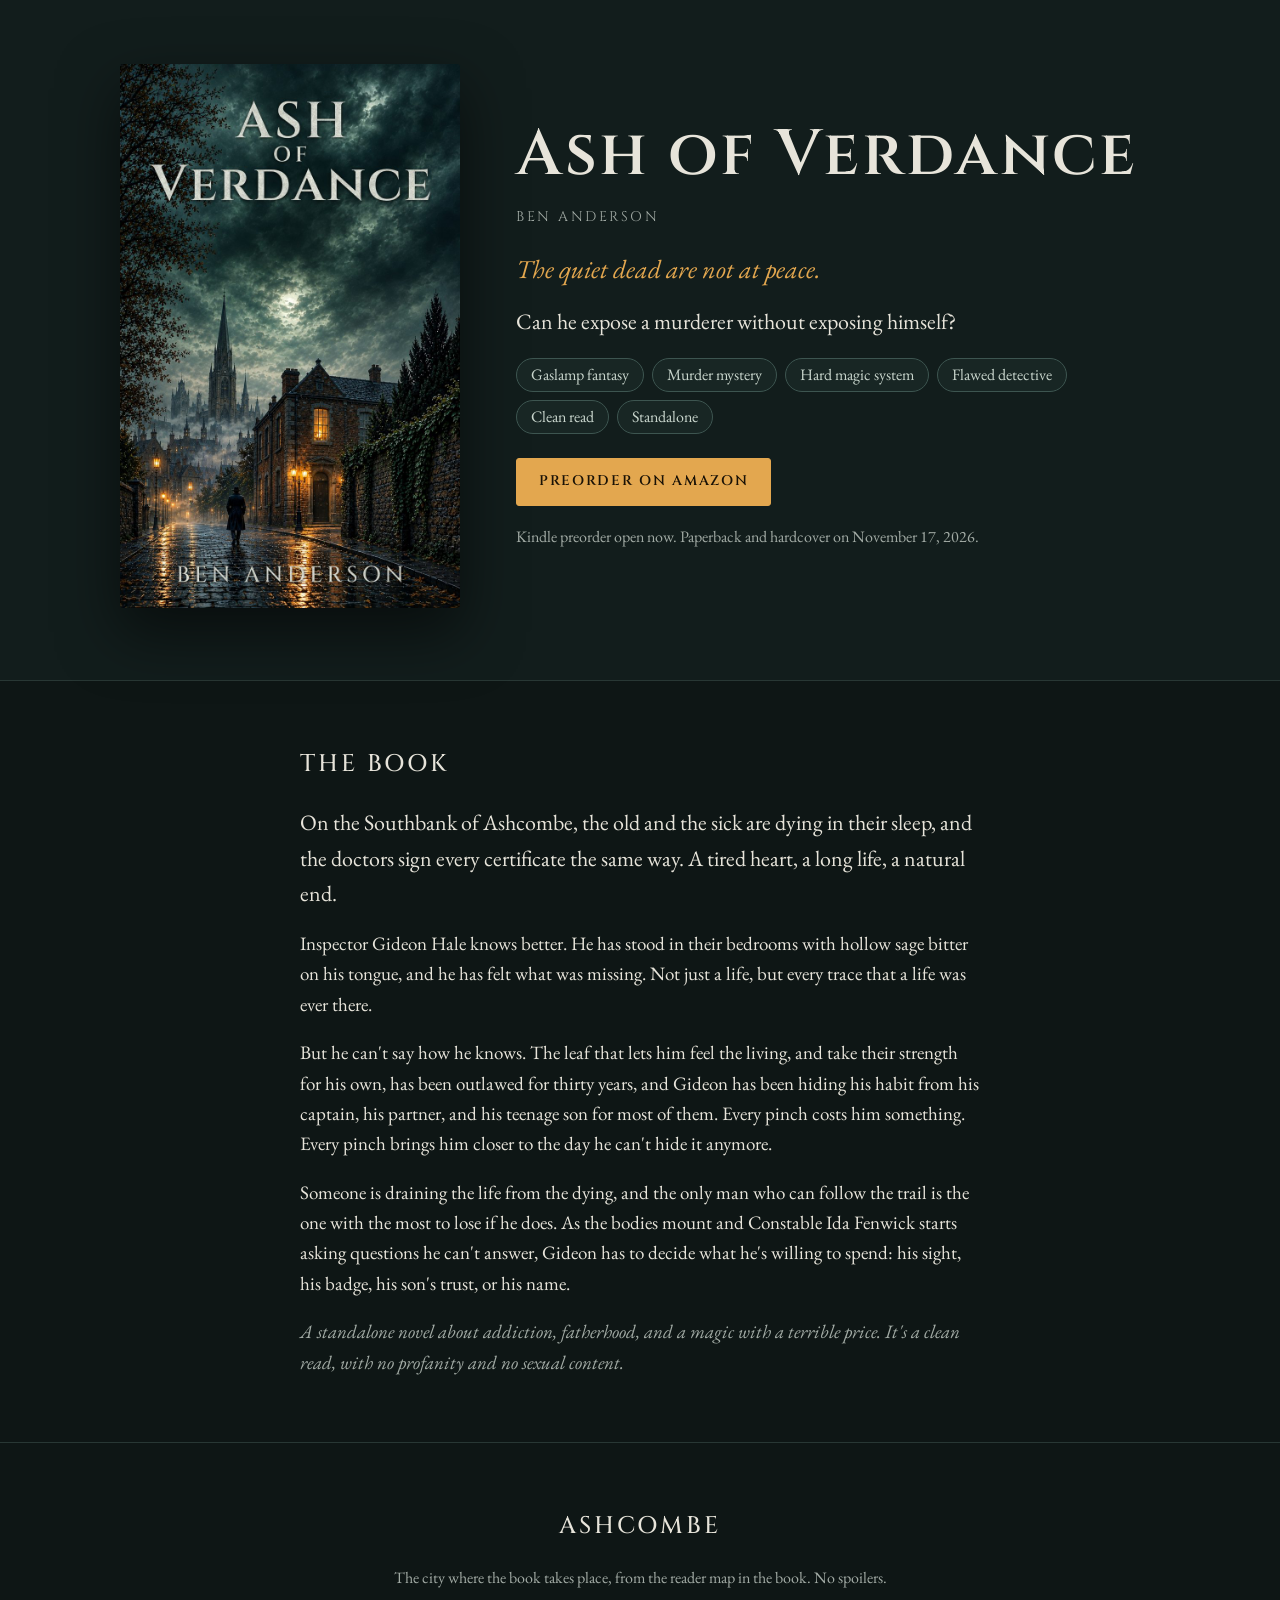
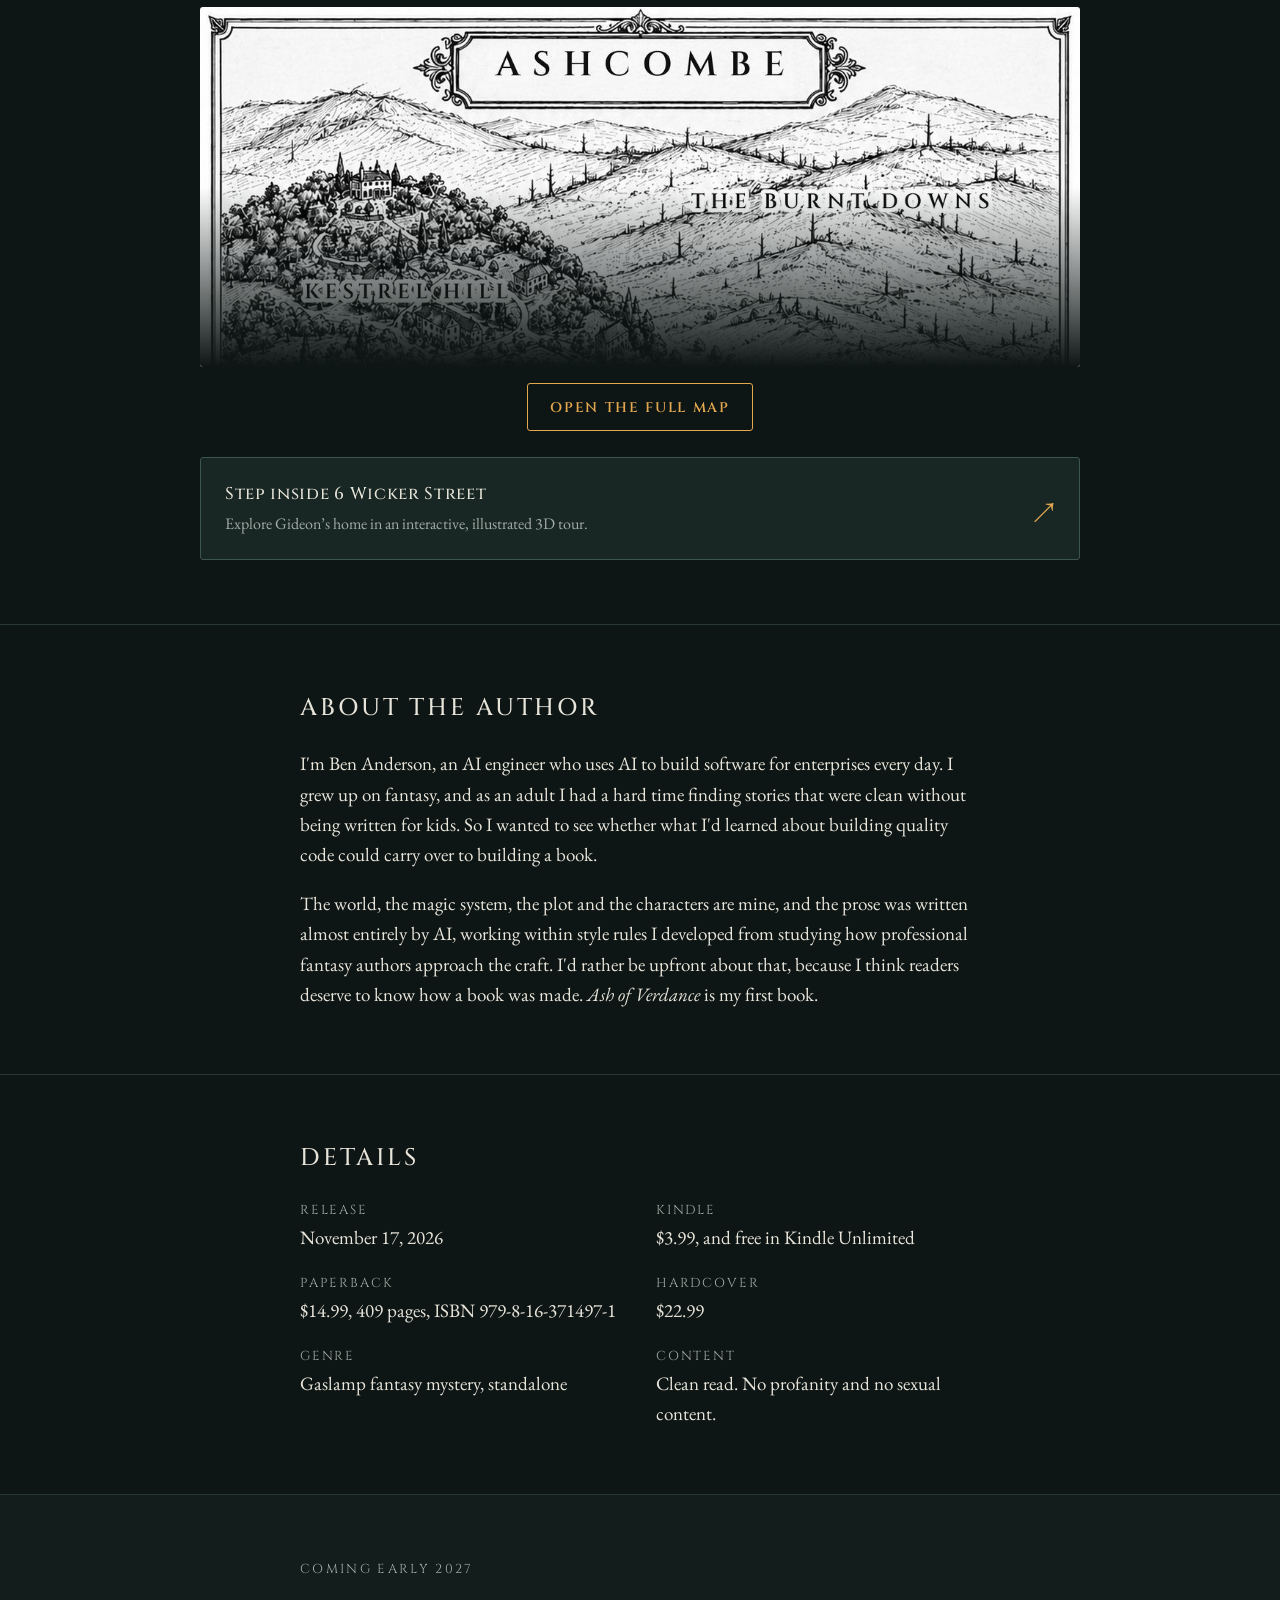
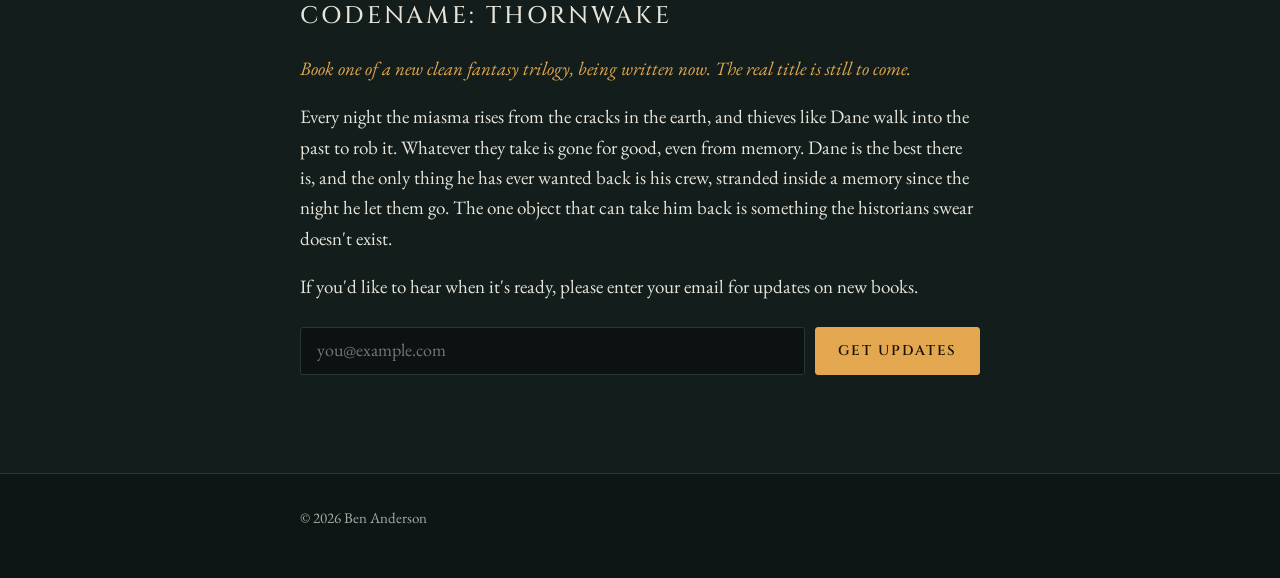
==== commit 5e481741: "Merge 15f33ae1c963c8219cbfa477d6a19fea06f4800c into 7041da8793220bd48e63d1bed20d0ed3a4599f8d" ====
--- a/site/index.html
+++ b/site/index.html
@@ -51,6 +51,11 @@
 .map img{width:100%;height:auto;display:block}
 .map::after{content:"";position:absolute;left:0;right:0;bottom:0;height:180px;background:linear-gradient(to bottom,rgba(14,22,21,0),var(--night));pointer-events:none}
 .map.open::after{display:none}
+.tour-pin{position:absolute;left:64%;top:69%;z-index:1;transform:translate(-50%,-50%);display:flex;align-items:center;gap:7px;padding:8px 11px;background:#efe8d6;color:#302b20;border:2px solid #302b20;border-radius:3px;box-shadow:0 0 0 3px #efe8d6;font-family:var(--display);font-size:11px;text-decoration:none;white-space:nowrap}
+.tour-pin:hover{color:#302b20;background:#fff9ea}.tour-pin span:first-child{font-size:23px;line-height:1}
+.map:not(.open) .tour-pin{visibility:hidden}
+.tour-invite{display:flex;align-items:center;justify-content:space-between;gap:20px;padding:22px 24px;margin-top:10px;border:1px solid var(--pill-line);background:var(--pill);color:var(--fg);text-decoration:none;border-radius:3px}
+.tour-invite:hover{color:var(--fg);border-color:var(--lamp)}.tour-invite strong{display:block;font-family:var(--display);font-weight:500;font-size:17px;letter-spacing:.04em}.tour-invite small{display:block;font-size:16px;color:var(--muted);margin-top:4px}.tour-invite>span:last-child{font-size:27px;color:var(--lamp)}
 .details{display:grid;grid-template-columns:repeat(2,minmax(0,1fr));gap:20px 32px}
 .details div{display:flex;flex-direction:column;gap:2px}
 .details span:first-child{font-family:var(--display);font-size:13px;letter-spacing:.14em;text-transform:uppercase;color:var(--muted)}
@@ -106,8 +111,10 @@
 <p class="caption center">The city where the book takes place, from the reader map in the book. No spoilers.</p>
 <div class="map" id="map">
 <img src="map.jpg" width="1200" height="1800" loading="lazy" alt="Illustrated map of the city of Ashcombe: Kestrel Hill and the Burnt Downs to the north, the Northbank and cathedral, the River Wend crossed by Brassgate Bridge, and the Southbank with the Lowmarket, the Docks, Tallow Cut and Holloway Churchyard.">
+<a class="tour-pin" href="tour/" aria-label="Explore Gideon Hale’s home in 3D. Approximate location on Southbank."><span aria-hidden="true">⌂</span><span>6 Wicker Street ↗</span></a>
 </div>
 <div class="center"><button class="btn" type="button" id="mapbtn" aria-controls="map" aria-expanded="false">Open the full map</button></div>
+<a class="tour-invite" href="tour/"><span><strong>Step inside 6 Wicker Street</strong><small>Explore Gideon’s home in an interactive, illustrated 3D tour.</small></span><span aria-hidden="true">↗</span></a>
 </div>
 </section>
 
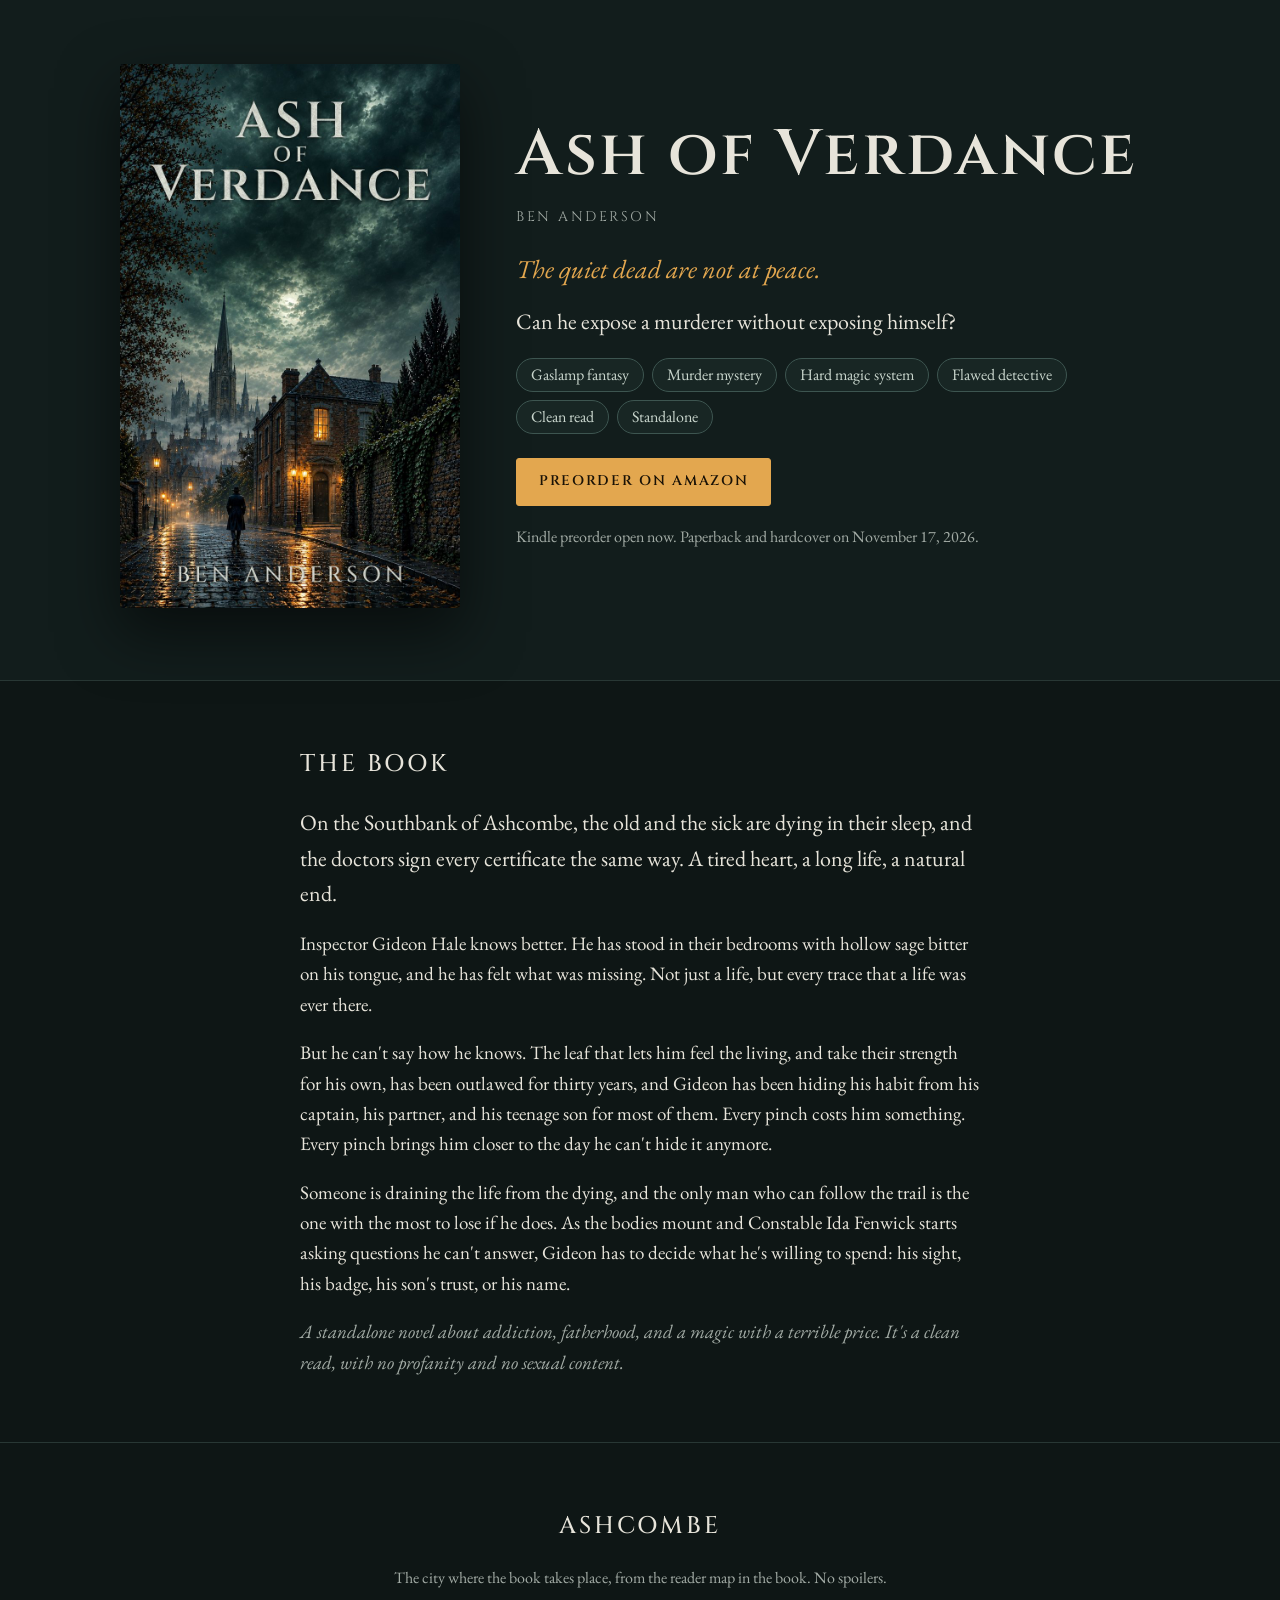
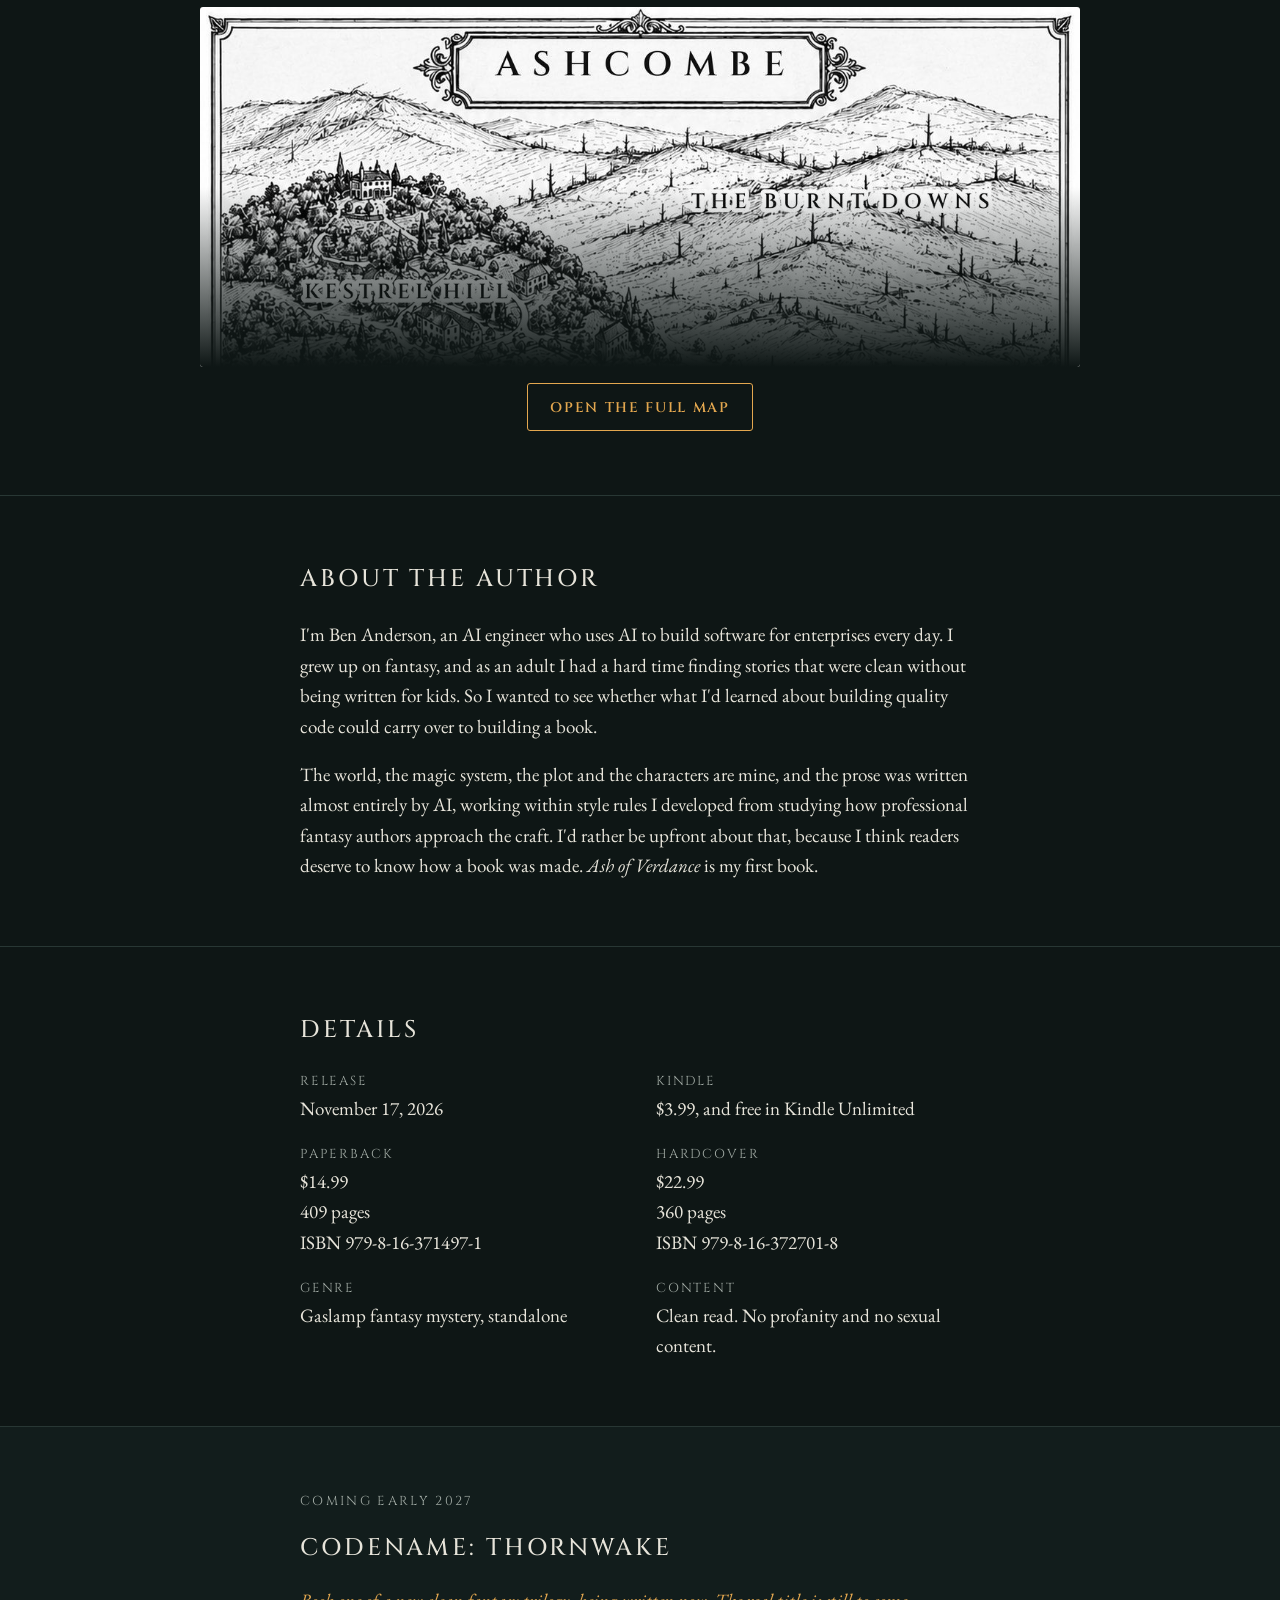
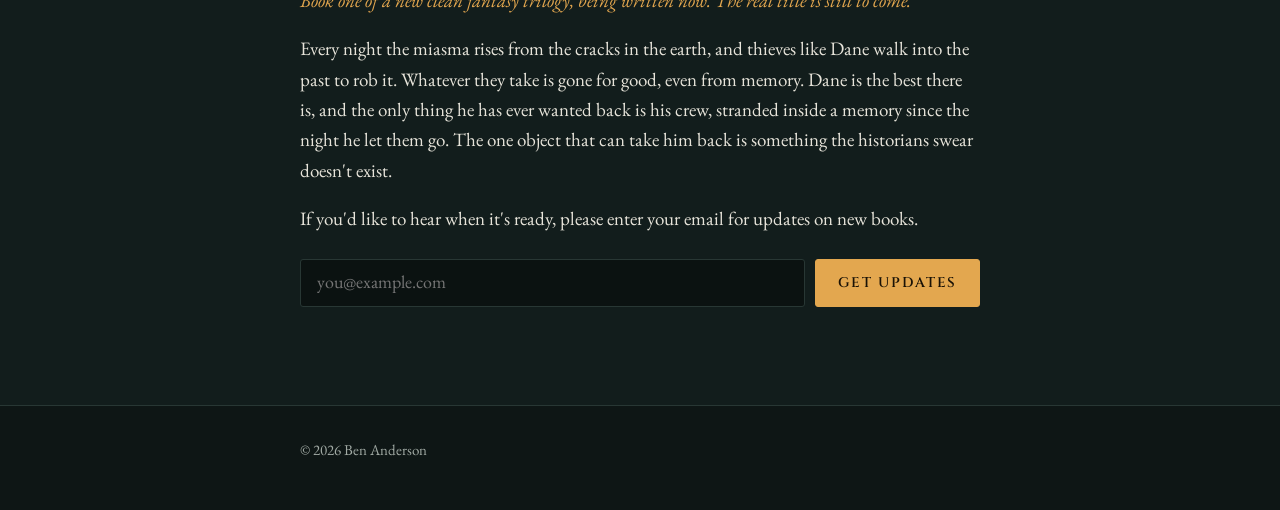
==== commit 64a5c9f5: "Put price, pages and ISBN on separate lines in details Co-Authored-By: Claude Sonnet 5.5 <noreply@an" ====
--- a/site/index.html
+++ b/site/index.html
@@ -51,11 +51,6 @@
 .map img{width:100%;height:auto;display:block}
 .map::after{content:"";position:absolute;left:0;right:0;bottom:0;height:180px;background:linear-gradient(to bottom,rgba(14,22,21,0),var(--night));pointer-events:none}
 .map.open::after{display:none}
-.tour-pin{position:absolute;left:64%;top:69%;z-index:1;transform:translate(-50%,-50%);display:flex;align-items:center;gap:7px;padding:8px 11px;background:#efe8d6;color:#302b20;border:2px solid #302b20;border-radius:3px;box-shadow:0 0 0 3px #efe8d6;font-family:var(--display);font-size:11px;text-decoration:none;white-space:nowrap}
-.tour-pin:hover{color:#302b20;background:#fff9ea}.tour-pin span:first-child{font-size:23px;line-height:1}
-.map:not(.open) .tour-pin{visibility:hidden}
-.tour-invite{display:flex;align-items:center;justify-content:space-between;gap:20px;padding:22px 24px;margin-top:10px;border:1px solid var(--pill-line);background:var(--pill);color:var(--fg);text-decoration:none;border-radius:3px}
-.tour-invite:hover{color:var(--fg);border-color:var(--lamp)}.tour-invite strong{display:block;font-family:var(--display);font-weight:500;font-size:17px;letter-spacing:.04em}.tour-invite small{display:block;font-size:16px;color:var(--muted);margin-top:4px}.tour-invite>span:last-child{font-size:27px;color:var(--lamp)}
 .details{display:grid;grid-template-columns:repeat(2,minmax(0,1fr));gap:20px 32px}
 .details div{display:flex;flex-direction:column;gap:2px}
 .details span:first-child{font-family:var(--display);font-size:13px;letter-spacing:.14em;text-transform:uppercase;color:var(--muted)}
@@ -111,10 +106,8 @@
 <p class="caption center">The city where the book takes place, from the reader map in the book. No spoilers.</p>
 <div class="map" id="map">
 <img src="map.jpg" width="1200" height="1800" loading="lazy" alt="Illustrated map of the city of Ashcombe: Kestrel Hill and the Burnt Downs to the north, the Northbank and cathedral, the River Wend crossed by Brassgate Bridge, and the Southbank with the Lowmarket, the Docks, Tallow Cut and Holloway Churchyard.">
-<a class="tour-pin" href="tour/" aria-label="Explore Gideon Hale’s home in 3D. Approximate location on Southbank."><span aria-hidden="true">⌂</span><span>6 Wicker Street ↗</span></a>
 </div>
 <div class="center"><button class="btn" type="button" id="mapbtn" aria-controls="map" aria-expanded="false">Open the full map</button></div>
-<a class="tour-invite" href="tour/"><span><strong>Step inside 6 Wicker Street</strong><small>Explore Gideon’s home in an interactive, illustrated 3D tour.</small></span><span aria-hidden="true">↗</span></a>
 </div>
 </section>
 
@@ -132,8 +125,8 @@
 <div class="details">
 <div><span>Release</span><span>November 17, 2026</span></div>
 <div><span>Kindle</span><span>$3.99, and free in Kindle Unlimited</span></div>
-<div><span>Paperback</span><span>$14.99, 409 pages, ISBN 979-8-16-371497-1</span></div>
-<div><span>Hardcover</span><span>$22.99</span></div>
+<div><span>Paperback</span><span>$14.99<br>409 pages<br>ISBN 979-8-16-371497-1</span></div>
+<div><span>Hardcover</span><span>$22.99<br>360 pages<br>ISBN 979-8-16-372701-8</span></div>
 <div><span>Genre</span><span>Gaslamp fantasy mystery, standalone</span></div>
 <div><span>Content</span><span>Clean read. No profanity and no sexual content.</span></div>
 </div>
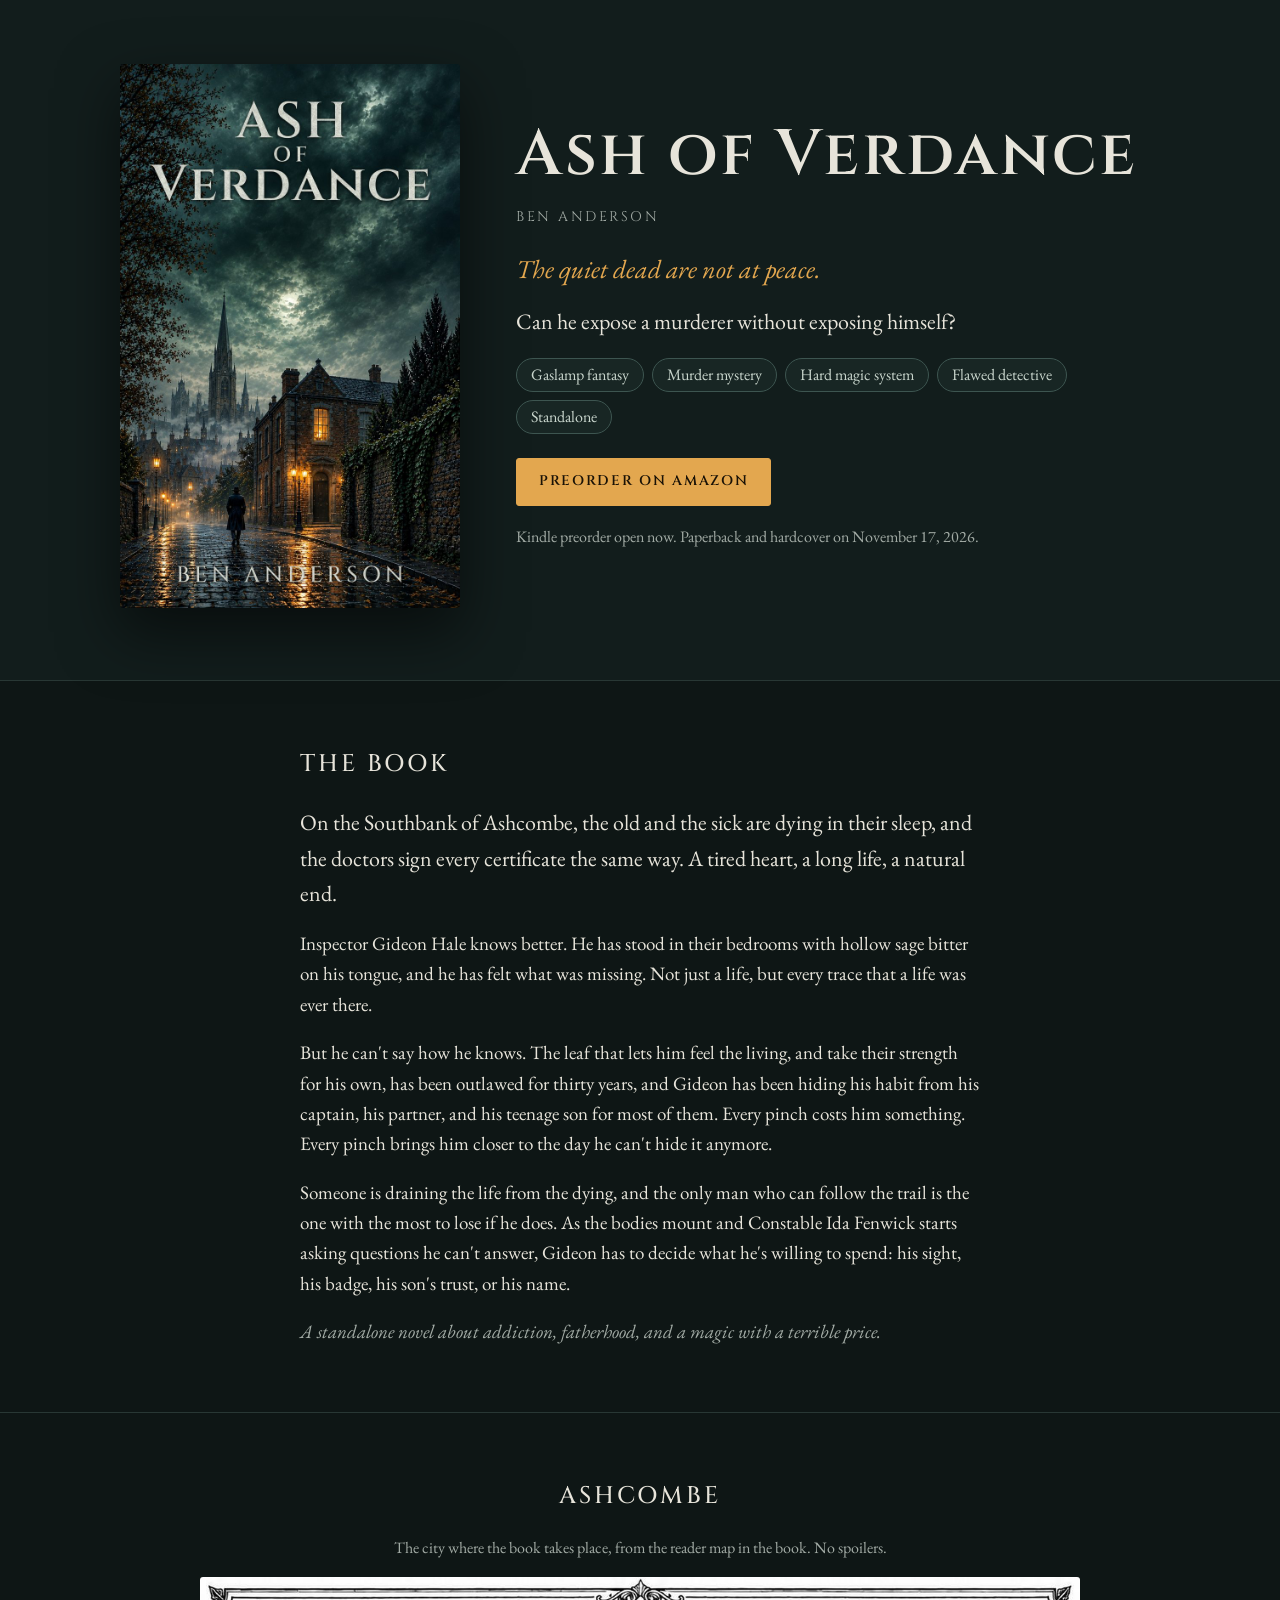
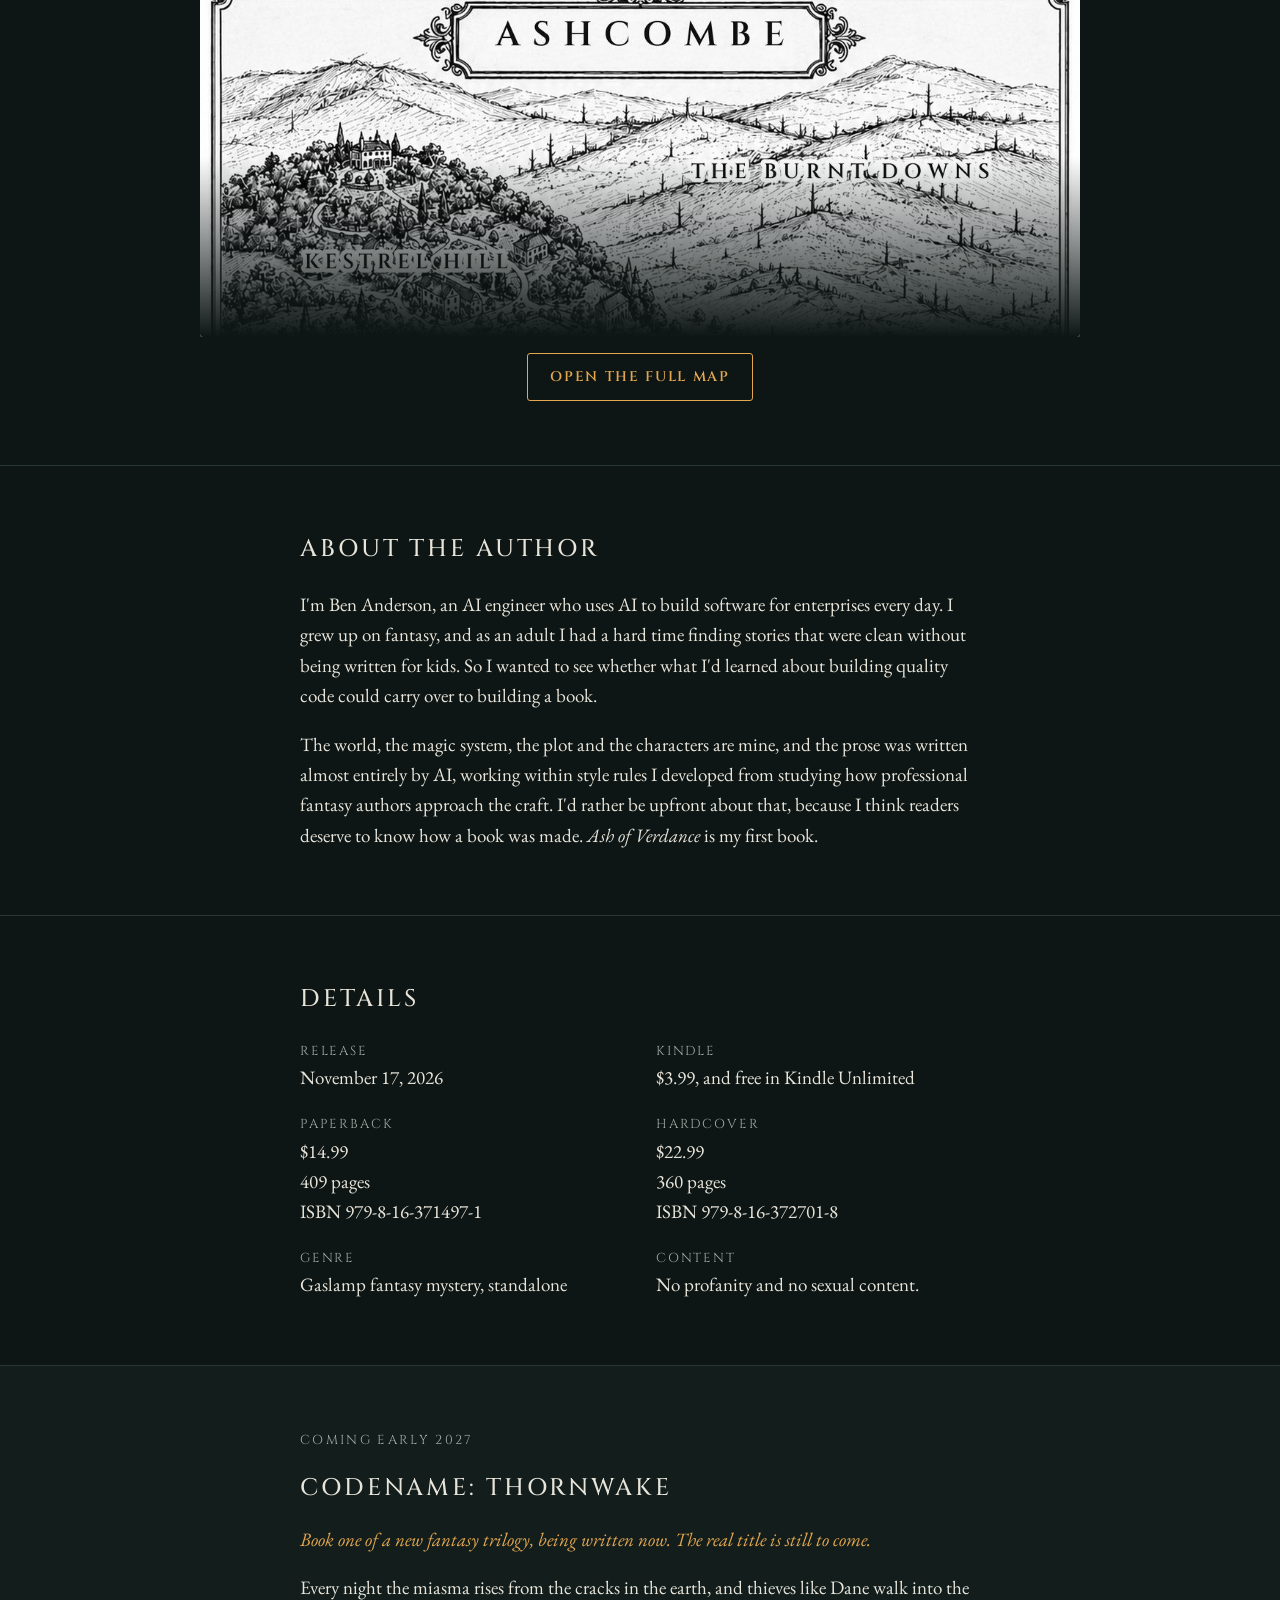
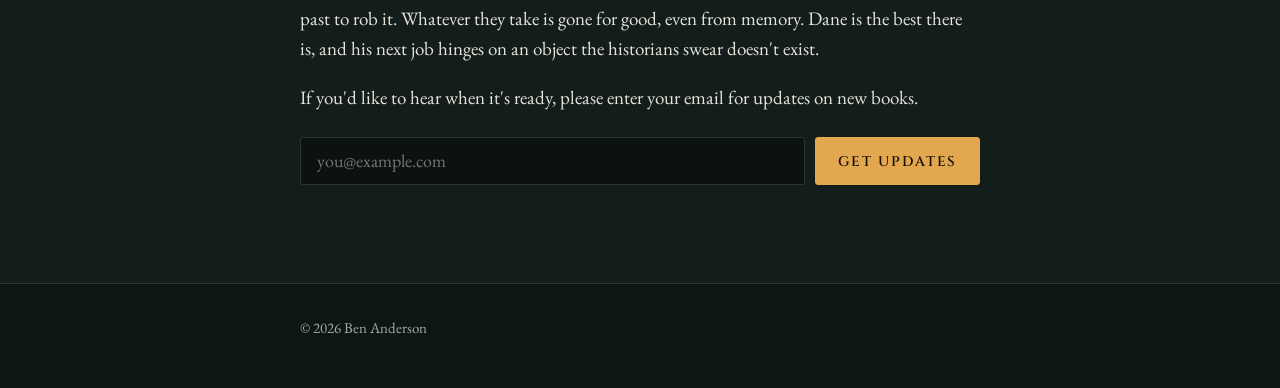
==== commit 24769426: "Dial back clean messaging and remove Thornwake spoiler Co-Authored-By: Claude Sonnet 5.5 <noreply@an" ====
--- a/site/index.html
+++ b/site/index.html
@@ -4,9 +4,9 @@
 <meta charset="utf-8">
 <meta name="viewport" content="width=device-width, initial-scale=1">
 <title>Ash of Verdance by Ben Anderson</title>
-<meta name="description" content="Ash of Verdance, a clean gaslamp fantasy mystery by Ben Anderson. Kindle preorder now, paperback and hardcover November 17, 2026.">
+<meta name="description" content="Ash of Verdance, a gaslamp fantasy mystery by Ben Anderson. Kindle preorder now, paperback and hardcover November 17, 2026.">
 <meta property="og:title" content="Ash of Verdance by Ben Anderson">
-<meta property="og:description" content="The quiet dead are not at peace. A clean gaslamp fantasy mystery.">
+<meta property="og:description" content="The quiet dead are not at peace. A gaslamp fantasy mystery.">
 <meta property="og:image" content="cover.jpg">
 <link rel="icon" href="cover.jpg">
 <link rel="preconnect" href="https://fonts.googleapis.com">
@@ -78,7 +78,7 @@
 <p class="hook">The quiet dead are not at peace.</p>
 <p class="q">Can he expose a murderer without exposing himself?</p>
 <ul class="pills" aria-label="What kind of story this is">
-<li>Gaslamp fantasy</li><li>Murder mystery</li><li>Hard magic system</li><li>Flawed detective</li><li>Clean read</li><li>Standalone</li>
+<li>Gaslamp fantasy</li><li>Murder mystery</li><li>Hard magic system</li><li>Flawed detective</li><li>Standalone</li>
 </ul>
 <div class="ctas">
 <a class="btn primary" data-track="Amazon click" href="https://www.amazon.com/dp/B0HNTT3ZSR">Preorder on Amazon</a>
@@ -96,7 +96,7 @@
 <p>Inspector Gideon Hale knows better. He has stood in their bedrooms with hollow sage bitter on his tongue, and he has felt what was missing. Not just a life, but every trace that a life was ever there.</p>
 <p>But he can't say how he knows. The leaf that lets him feel the living, and take their strength for his own, has been outlawed for thirty years, and Gideon has been hiding his habit from his captain, his partner, and his teenage son for most of them. Every pinch costs him something. Every pinch brings him closer to the day he can't hide it anymore.</p>
 <p>Someone is draining the life from the dying, and the only man who can follow the trail is the one with the most to lose if he does. As the bodies mount and Constable Ida Fenwick starts asking questions he can't answer, Gideon has to decide what he's willing to spend: his sight, his badge, his son's trust, or his name.</p>
-<p class="note">A standalone novel about addiction, fatherhood, and a magic with a terrible price. It's a clean read, with no profanity and no sexual content.</p>
+<p class="note">A standalone novel about addiction, fatherhood, and a magic with a terrible price.</p>
 </div>
 </section>
 
@@ -128,7 +128,7 @@
 <div><span>Paperback</span><span>$14.99<br>409 pages<br>ISBN 979-8-16-371497-1</span></div>
 <div><span>Hardcover</span><span>$22.99<br>360 pages<br>ISBN 979-8-16-372701-8</span></div>
 <div><span>Genre</span><span>Gaslamp fantasy mystery, standalone</span></div>
-<div><span>Content</span><span>Clean read. No profanity and no sexual content.</span></div>
+<div><span>Content</span><span>No profanity and no sexual content.</span></div>
 </div>
 </div>
 </section>
@@ -136,8 +136,8 @@
 <div class="col">
 <p class="label">Coming early 2027</p>
 <h2>Codename: Thornwake</h2>
-<p class="status">Book one of a new clean fantasy trilogy, being written now. The real title is still to come.</p>
-<p>Every night the miasma rises from the cracks in the earth, and thieves like Dane walk into the past to rob it. Whatever they take is gone for good, even from memory. Dane is the best there is, and the only thing he has ever wanted back is his crew, stranded inside a memory since the night he let them go. The one object that can take him back is something the historians swear doesn't exist.</p>
+<p class="status">Book one of a new fantasy trilogy, being written now. The real title is still to come.</p>
+<p>Every night the miasma rises from the cracks in the earth, and thieves like Dane walk into the past to rob it. Whatever they take is gone for good, even from memory. Dane is the best there is, and his next job hinges on an object the historians swear doesn't exist.</p>
 <p>If you'd like to hear when it's ready, please enter your email for updates on new books.</p>
 <form class="signup" id="nextsignup" novalidate>
 <input id="nextemail" type="email" autocomplete="email" inputmode="email" placeholder="you@example.com" aria-label="Email address" required>
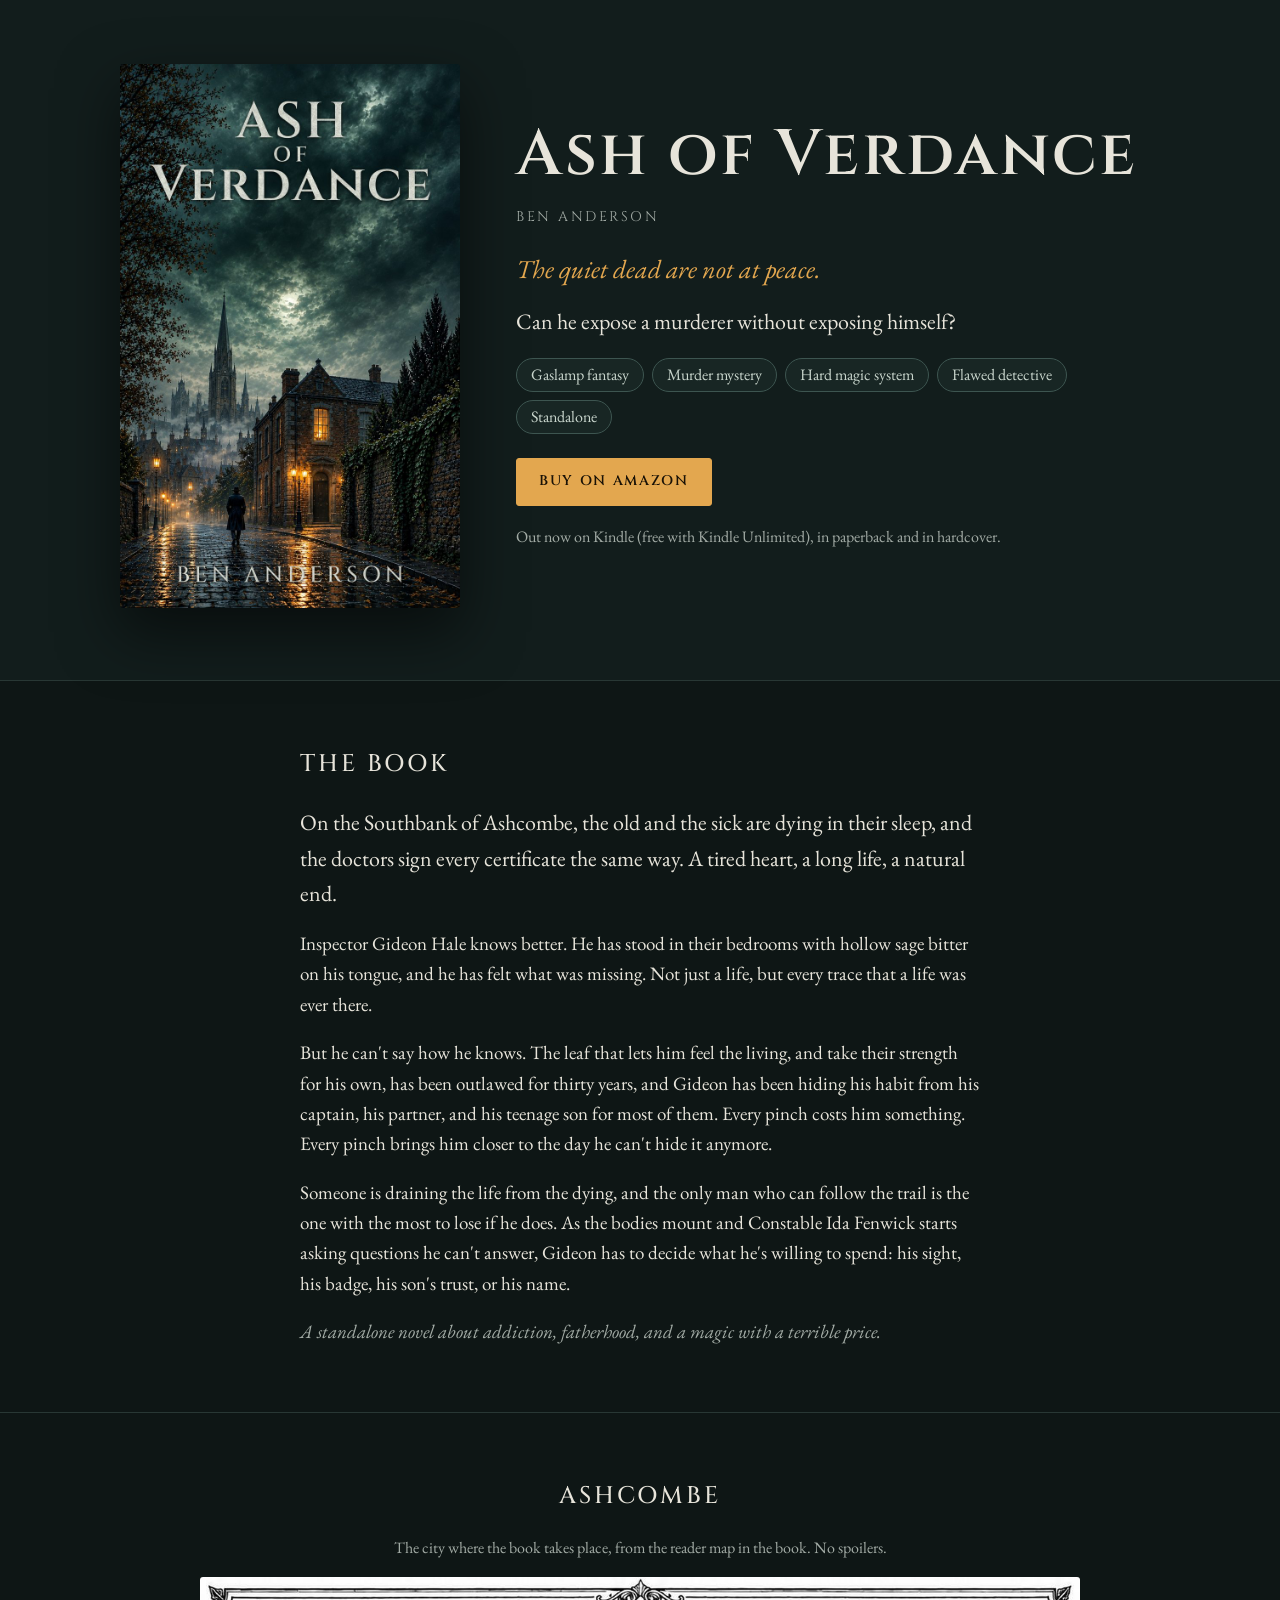
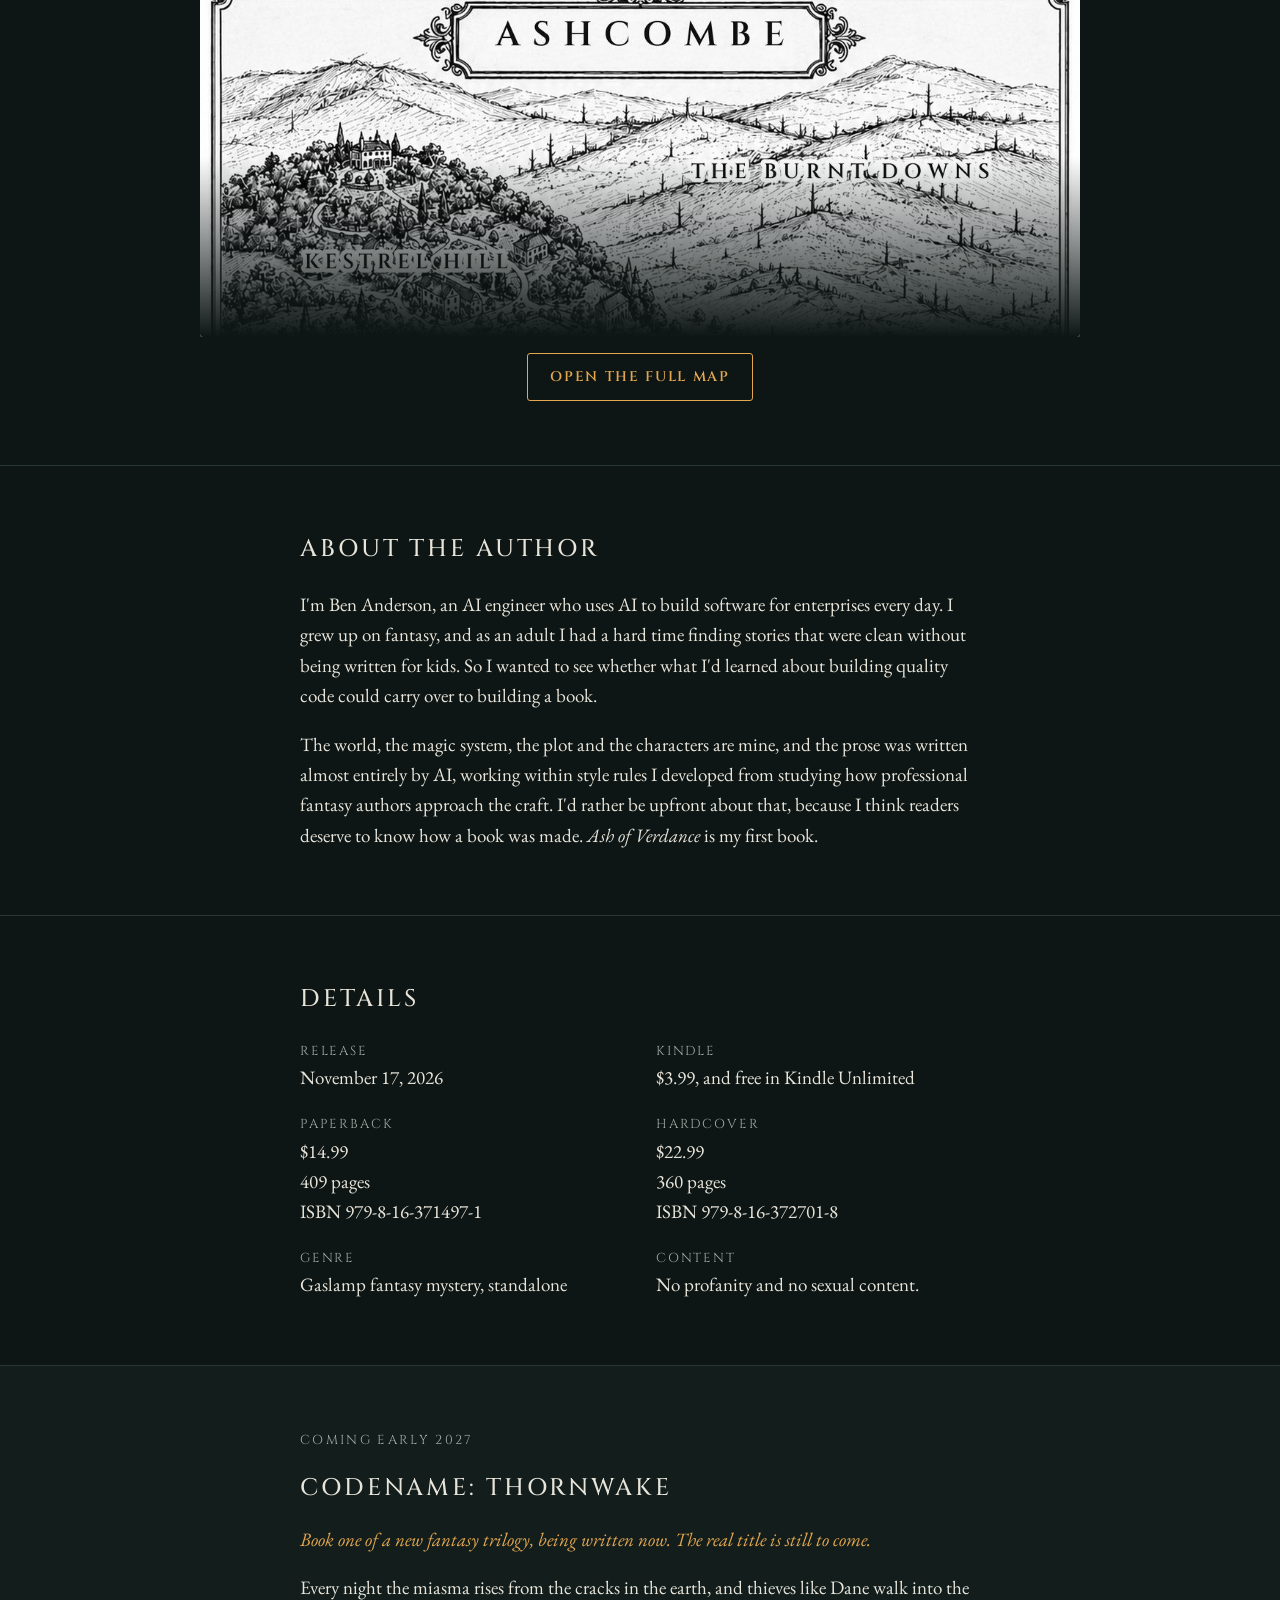
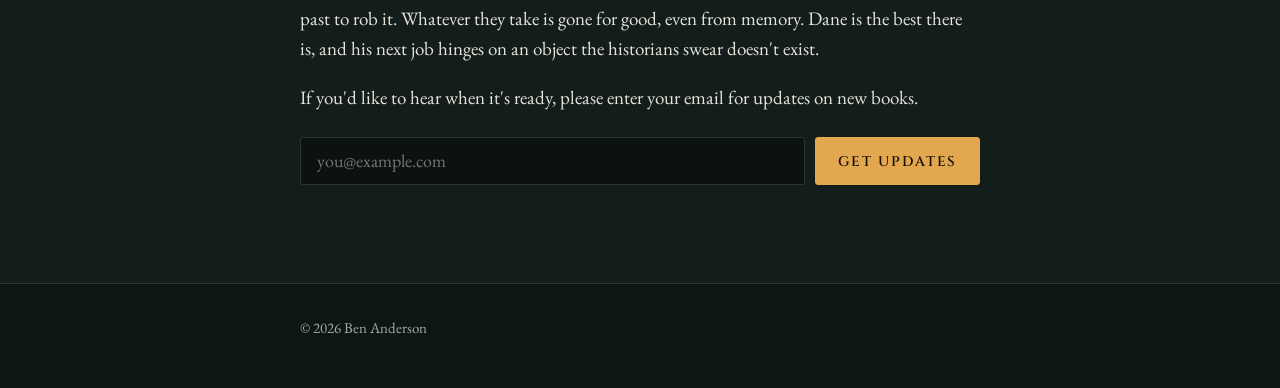
==== commit 70346f4f: "Site: switch preorder wording to available now Co-Authored-By: Claude Opus 5.5 <noreply@anthropic.co" ====
--- a/site/index.html
+++ b/site/index.html
@@ -4,7 +4,7 @@
 <meta charset="utf-8">
 <meta name="viewport" content="width=device-width, initial-scale=1">
 <title>Ash of Verdance by Ben Anderson</title>
-<meta name="description" content="Ash of Verdance, a gaslamp fantasy mystery by Ben Anderson. Kindle preorder now, paperback and hardcover November 17, 2026.">
+<meta name="description" content="Ash of Verdance, a gaslamp fantasy mystery by Ben Anderson. Out now on Kindle, in paperback and in hardcover.">
 <meta property="og:title" content="Ash of Verdance by Ben Anderson">
 <meta property="og:description" content="The quiet dead are not at peace. A gaslamp fantasy mystery.">
 <meta property="og:image" content="cover.jpg">
@@ -81,9 +81,9 @@
 <li>Gaslamp fantasy</li><li>Murder mystery</li><li>Hard magic system</li><li>Flawed detective</li><li>Standalone</li>
 </ul>
 <div class="ctas">
-<a class="btn primary" data-track="Amazon click" href="https://www.amazon.com/dp/B0HNTT3ZSR">Preorder on Amazon</a>
+<a class="btn primary" data-track="Amazon click" href="https://www.amazon.com/dp/B0HNTT3ZSR">Buy on Amazon</a>
 </div>
-<p class="avail">Kindle preorder open now. Paperback and hardcover on November 17, 2026.</p>
+<p class="avail">Out now on Kindle (free with Kindle Unlimited), in paperback and in hardcover.</p>
 </div>
 </div>
 </header>
